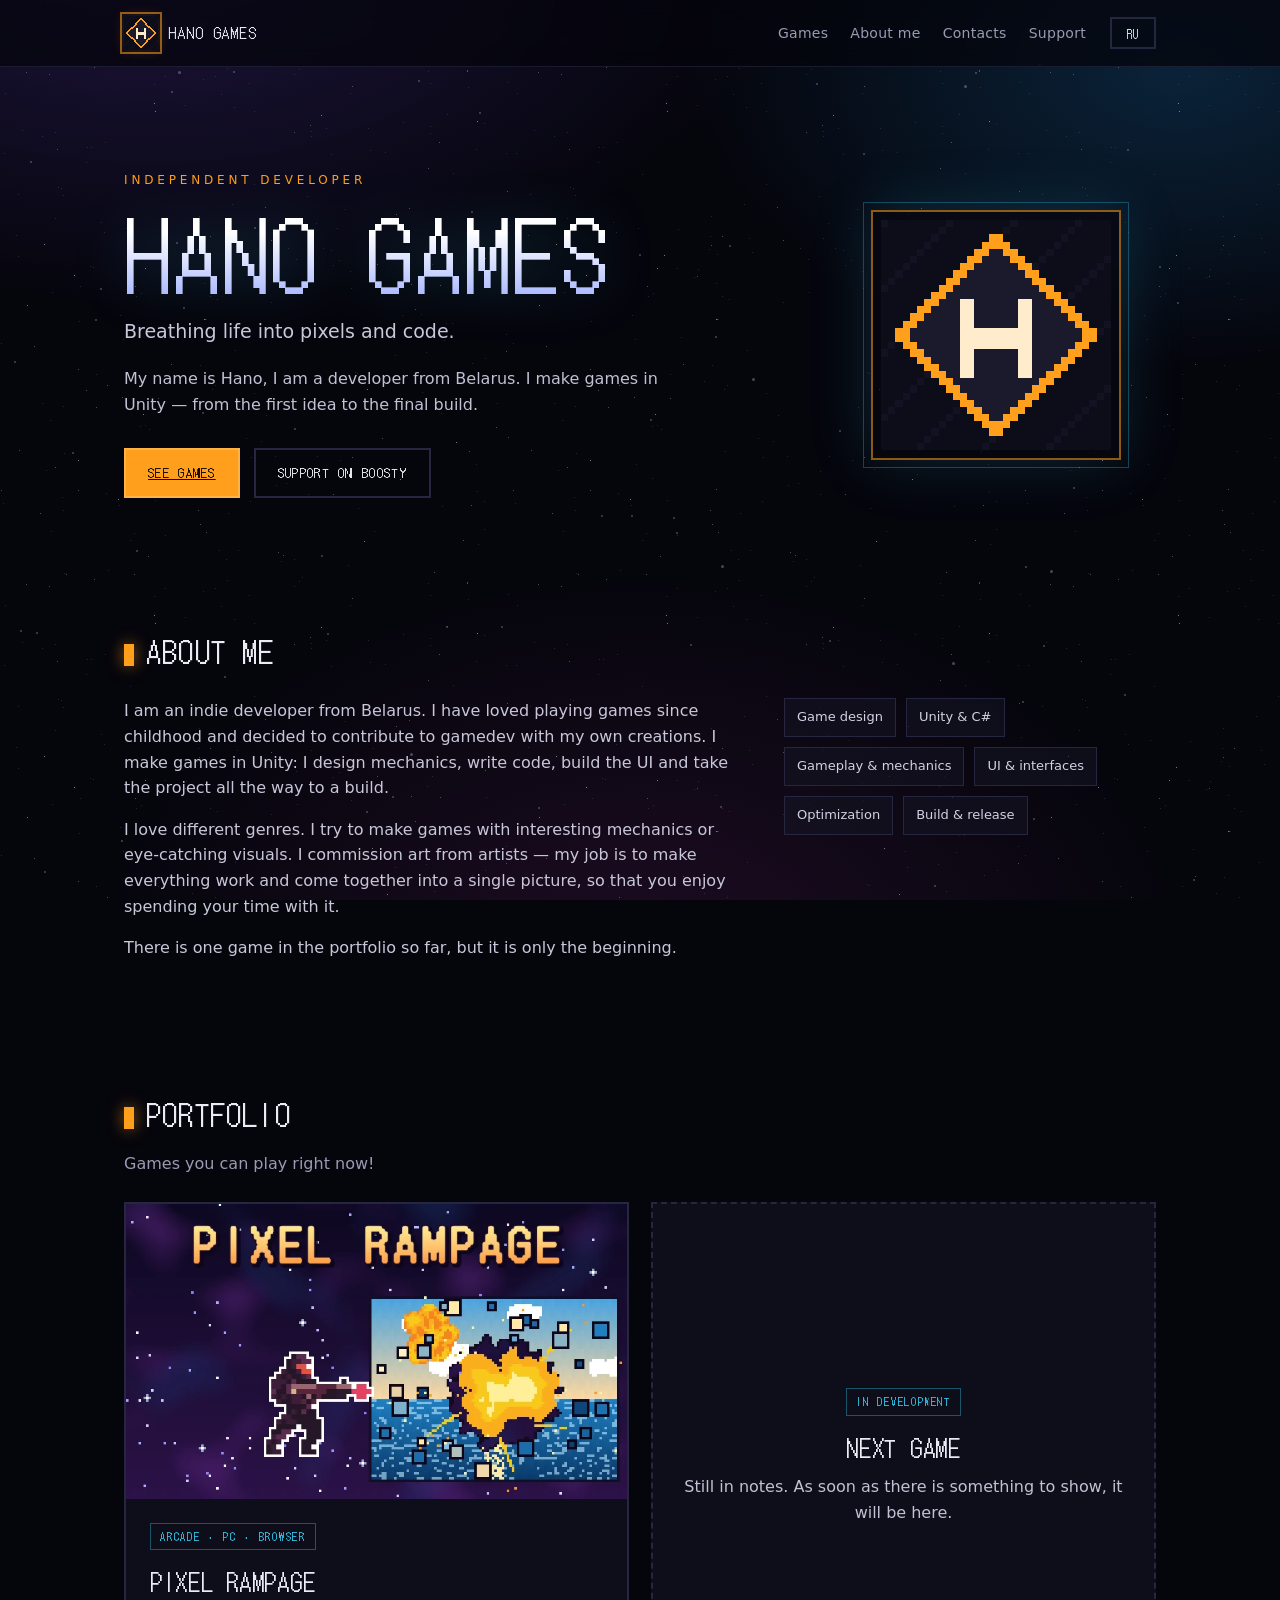
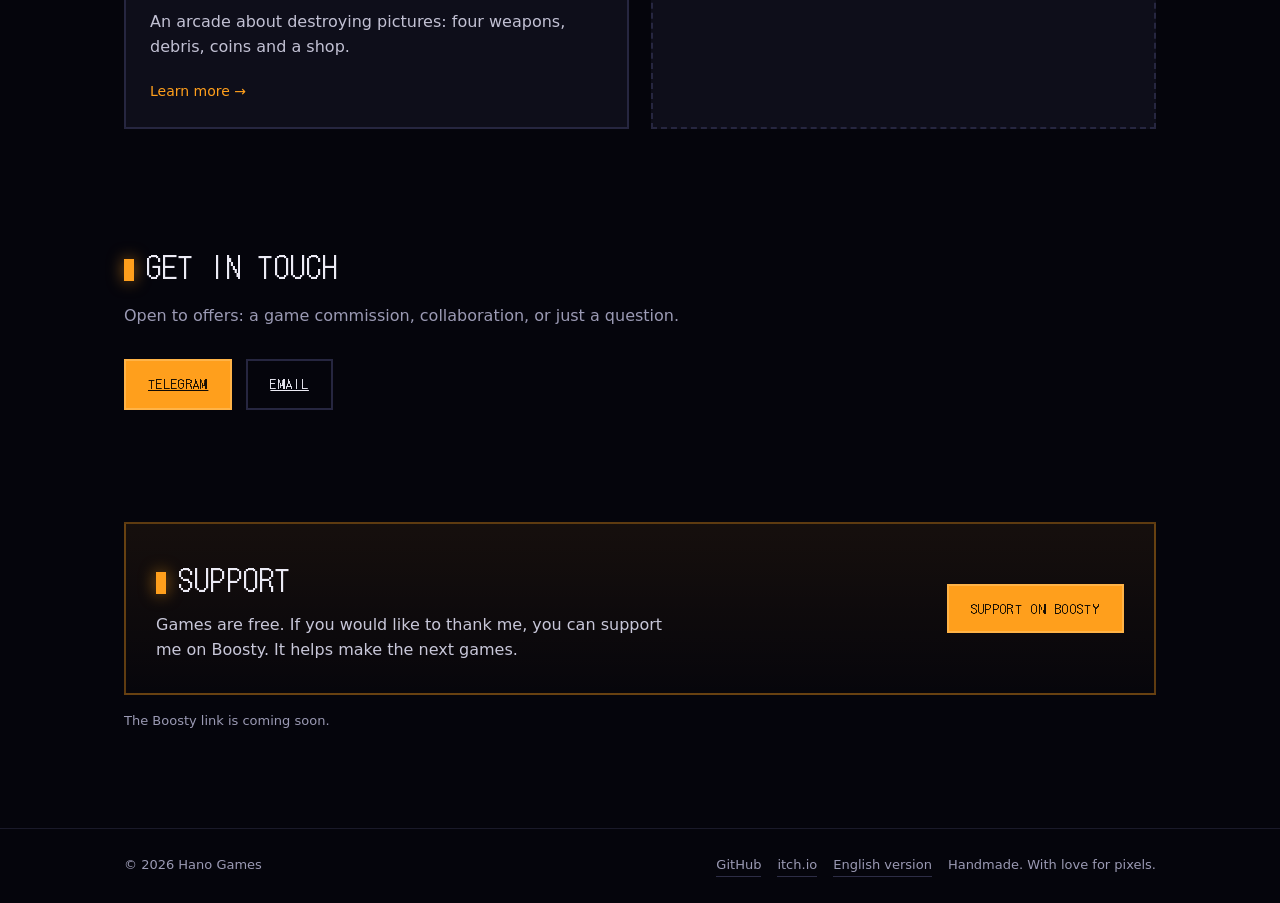
==== index.html @ 15dbd31a "Add itch.io links to game page and footer" ====
<!DOCTYPE html>
<html lang="ru">
<head>
<meta charset="utf-8">
<meta name="viewport" content="width=device-width, initial-scale=1">
<title>Hano Games — независимый разработчик</title>
<meta name="description" content="Hano Games — независимый разработчик игр из Беларуси. Вдыхаю жизнь в пиксели и код: механики, код, интерфейс, сборка. Портфолио: Pixel Rampage и следующие проекты.">
<meta property="og:title" content="Hano Games">
<meta property="og:description" content="Независимый разработчик из Беларуси. Вдыхаю жизнь в пиксели и код.">
<meta property="og:image" content="https://hano-games.netlify.app/img/og-home-ru.png">
<meta property="og:image:alt" content="Вдыхаю жизнь в пиксели и код">
<meta property="og:image:width" content="1200">
<meta property="og:image:height" content="630">
<meta property="og:type" content="website">
<meta property="og:locale" content="ru_RU">
<meta property="og:locale:alternate" content="en_US">
<meta property="og:url" content="https://hano-games.netlify.app/">
<link rel="canonical" href="https://hano-games.netlify.app/">
<link rel="alternate" hreflang="ru" href="https://hano-games.netlify.app/">
<link rel="alternate" hreflang="en" href="https://hano-games.netlify.app/en/">
<link rel="alternate" hreflang="x-default" href="https://hano-games.netlify.app/">
<link rel="icon" href="img/favicon-32.png" sizes="32x32">
<link rel="apple-touch-icon" href="img/apple-touch-icon.png">
<link rel="preload" href="fonts/dotgothic.woff2" as="font" type="font/woff2" crossorigin>
<link rel="stylesheet" href="css/style.css">

<!-- Yandex.Metrika counter -->
<script type="text/javascript">
    (function(m,e,t,r,i,k,a){
        m[i]=m[i]||function(){(m[i].a=m[i].a||[]).push(arguments)};
        m[i].l=1*new Date();
        for (var j = 0; j < document.scripts.length; j++) {if (document.scripts[j].src === r) { return; }}
        k=e.createElement(t),a=e.getElementsByTagName(t)[0],k.async=1,k.src=r,a.parentNode.insertBefore(k,a)
    })(window, document,'script','https://mc.yandex.ru/metrika/tag.js?id=114110153', 'ym');

    ym(114110153, 'init', {ssr:true, webvisor:true, clickmap:true, ecommerce:"dataLayer", referrer: document.referrer, url: location.href, accurateTrackBounce:true, trackLinks:true});
</script>
<noscript><div><img src="https://mc.yandex.ru/watch/114110153" style="position:absolute; left:-9999px;" alt="" /></div></noscript>
<!-- /Yandex.Metrika counter -->
</head>
<body data-page="home">
<div id="starfield" aria-hidden="true"></div>

<header class="top">
  <div class="wrap top-inner">
    <a class="logo" href="index.html">
      <img src="img/logo.png" alt="" width="34" height="34">
      <span>Hano Games</span>
    </a>
    <nav class="nav">
      <a href="#portfolio" data-i18n="nav.games">Игры</a>
      <a href="#about" data-i18n="nav.about">Обо мне</a>
      <a href="#contact" id="nav-contact" data-i18n="nav.contact">Контакты</a>
      <a href="#support" data-i18n="nav.support">Поддержать</a>
    </nav>
    <button class="lang" id="lang" type="button" aria-label="Switch language">EN</button>
  </div>
</header>

<main>
  <section class="hero">
    <div class="wrap hero-grid">
      <div>
        <p class="kicker" data-i18n="hero.kicker">Независимый разработчик</p>
        <h1 data-i18n="hero.title">Hano Games</h1>
        <p class="tagline" data-i18n="hero.tagline">Вдыхаю жизнь в пиксели и код.</p>
        <p class="bio" data-i18n="hero.bio">Меня зовут Hano, я разработчик из Беларуси. Разрабатываю игры на Unity — от первой идеи до финальной сборки.</p>
        <div class="actions">
          <a class="btn primary" href="#portfolio" data-i18n="btn.games">Смотреть игры</a>
          <button class="btn ghost" type="button" data-action="support" data-i18n="btn.support">Поддержать на Boosty</button>
        </div>
      </div>
      <div class="hero-art">
        <img src="img/logo.png" alt="Hano Games" width="240" height="240">
      </div>
    </div>
  </section>

  <section class="section" id="about">
    <div class="wrap">
      <h2 data-i18n="about.title">Обо мне</h2>
      <div class="about-grid">
        <div class="about">
          <p data-i18n="about.text1">Я инди-разработчик из Беларуси. С детства любил играть в игры и решил пополнить геймдев своими творениями. Создаю игры на движке Unity: придумываю механики, пишу код, собираю интерфейс и довожу проект до сборки.</p>
          <p data-i18n="about.text2">Люблю разные жанры игр. Стараюсь делать игры с интересной механикой или цепляющим визуалом. Арт для проектов заказываю у художников — сам отвечаю за то, чтобы всё работало и складывалось в единую картину, чтобы вам было интересно скоротать время.</p>
          <p data-i18n="about.text3">Пока в портфолио одна игра, но это только начало.</p>
        </div>
        <ul class="skills">
          <li data-i18n="skills.gamedesign">Game design</li>
          <li data-i18n="skills.unity">Unity и C#</li>
          <li data-i18n="skills.gameplay">Геймплей и механики</li>
          <li data-i18n="skills.ui">UI и интерфейсы</li>
          <li data-i18n="skills.optimization">Оптимизация</li>
          <li data-i18n="skills.release">Сборка и релиз</li>
        </ul>
      </div>
    </div>
  </section>

  <section class="section" id="portfolio">
    <div class="wrap">
      <h2 data-i18n="portfolio.title">Портфолио</h2>
      <p class="sub" data-i18n="portfolio.sub">Игры, которые можно поиграть прямо сейчас!</p>

      <div class="portfolio">
        <a class="game-card" href="game.html">
          <div class="game-card-art">
            <img src="img/cover-800x470_en.webp" alt="Pixel Rampage">
          </div>
          <div class="game-card-body">
            <span class="tag" data-i18n="game.tag">Аркада · ПК · Браузер</span>
            <h3>Pixel Rampage</h3>
            <p data-i18n="game.short">Аркада про разрушение картинок: четыре оружия, осколки, монеты и магазин.</p>
            <span class="more" data-i18n="game.open">Подробнее →</span>
          </div>
        </a>

        <div class="game-card soon-card">
          <div class="soon-inner">
            <span class="tag" data-i18n="portfolio.soon.tag">В разработке</span>
            <h3 data-i18n="portfolio.soon.title">Следующая игра</h3>
            <p data-i18n="portfolio.soon.text">Пока в заметках. Как только появится что показать — будет здесь.</p>
          </div>
        </div>
      </div>
    </div>
  </section>

  <section class="section" id="contact">
    <div class="wrap">
      <h2 data-i18n="contact.title">Связаться</h2>
      <p class="sub" data-i18n="contact.sub">Открыт к предложениям: заказ игры, коллаборация или просто вопрос.</p>
      <div class="actions">
        <a class="btn primary" id="contact-telegram" href="#" hidden data-i18n="contact.telegram">Telegram</a>
        <a class="btn ghost" id="contact-email" href="#" hidden data-i18n="contact.email">Почта</a>
        <a class="btn ghost" id="contact-vk" href="#" hidden data-i18n="contact.vk">VK</a>
      </div>
    </div>
  </section>

  <section class="section" id="support">
    <div class="wrap">
      <div class="support-panel">
        <div>
          <h2 data-i18n="support.title">Поддержать</h2>
          <p data-i18n="support.text">Игры бесплатные. Если хочется отблагодарить меня — можно поддержать на Boosty. Это помогает делать следующие игры.</p>
        </div>
        <button class="btn primary" type="button" data-action="support" data-i18n="btn.support">Поддержать на Boosty</button>
      </div>
      <p class="note" data-i18n="support.note">Ссылка на Boosty скоро появится.</p>
    </div>
  </section>
</main>

<footer class="foot">
  <div class="wrap foot-inner">
    <span>© 2026 Hano Games</span>
    <span class="foot-links">
      <a href="https://github.com/HanoSoullsGames/pixel-rampage" target="_blank" rel="noopener">GitHub</a>
      <a href="https://hanosoulls.itch.io/pixel-rampage" target="_blank" rel="noopener">itch.io</a>
      <a href="en/index.html" hreflang="en">English version</a>
      <span data-i18n="footer.made">Сделано вручную. С любовью к пикселям.</span>
    </span>
  </div>
</footer>

<div class="toast" id="toast" role="status" aria-live="polite"></div>

<script src="js/main.js"></script>
</body>
</html>
---- css/style.css ----
/* ---------- Fonts ---------- */
@font-face {
  font-family: 'DotGothic';
  src: url('../fonts/dotgothic.woff2') format('woff2');
  font-display: swap;
  font-weight: 400;
}

/* ---------- Base ---------- */
:root {
  --bg: #05050c;
  --panel: rgba(17, 17, 30, 0.86);
  --line: #262640;
  --ink: #ecebf5;
  --dim: #9b9ab4;
  --accent: #ff9f1c;
  --accent2: #38d6ff;
  --max: 1080px;
}

* { box-sizing: border-box; }

[hidden] { display: none !important; }

.notfound {
  min-height: 60vh;
  padding: 80px 24px 40px;
  text-align: center;
}

.notfound h1 {
  margin: 8px 0 12px;
  font-size: clamp(28px, 5vw, 44px);
}

.notfound .sub {
  color: var(--dim);
  margin: 0 0 26px;
}

.notfound .actions {
  justify-content: center;
}

html { background: var(--bg); scroll-behavior: smooth; }

body {
  margin: 0;
  min-height: 100vh;
  color: var(--ink);
  font-family: 'Segoe UI', system-ui, -apple-system, 'Helvetica Neue', Arial, sans-serif;
  font-size: 16px;
  line-height: 1.6;
  background:
    radial-gradient(900px 500px at 12% -5%, rgba(60, 40, 120, 0.45), transparent 70%),
    radial-gradient(700px 420px at 92% 8%, rgba(20, 90, 140, 0.35), transparent 70%),
    radial-gradient(800px 600px at 50% 110%, rgba(90, 30, 90, 0.3), transparent 70%),
    var(--bg);
  background-attachment: fixed;
}

/* звёзды: статичная плотная сетка, мерцание — отдельными точками */
body::before {
  content: "";
  position: fixed;
  inset: 0;
  background: url('../img/stars.png') repeat;
  opacity: 0.5;
  pointer-events: none;
  z-index: 0;
}

#starfield {
  position: fixed;
  inset: 0;
  overflow: hidden;
  pointer-events: none;
  z-index: 1;
}

.star {
  position: absolute;
  border-radius: 50%;
  background: #dbe4ff;
  opacity: 0.3;
  animation: twinkle var(--dur, 12s) ease-in-out var(--delay, 0s) infinite;
}

@keyframes twinkle {
  0%, 100% { opacity: 0.1; transform: scale(0.85); }
  50% { opacity: 0.85; transform: scale(1.08); }
}

.meteor {
  position: absolute;
  width: 180px;
  height: 2px;
  border-radius: 2px;
  background: linear-gradient(90deg, rgba(190, 220, 255, 0) 0%, rgba(190, 220, 255, 0.75) 70%, #ffffff 100%);
  opacity: 0;
  transform: rotate(135deg);
  will-change: transform, opacity;
}

.meteor.go { animation: meteorFly 1.6s ease-out forwards; }

@keyframes meteorFly {
  0% { opacity: 0; transform: translate3d(0, 0, 0) rotate(135deg); }
  12% { opacity: 0.9; }
  100% { opacity: 0; transform: translate3d(-55vw, 55vh, 0) rotate(135deg); }
}

header, main, footer { position: relative; z-index: 2; }

.wrap {
  width: 100%;
  max-width: var(--max);
  margin: 0 auto;
  padding: 0 24px;
}

a { color: var(--accent2); }

h1, h2, h3, .logo span, .btn, .tag, .lang {
  font-family: 'DotGothic', ui-monospace, 'Cascadia Mono', monospace;
  font-weight: 400;
}

h2 {
  position: relative;
  margin: 0 0 24px;
  font-size: 30px;
  letter-spacing: 0.04em;
  text-transform: uppercase;
}

h2::before {
  content: "";
  display: inline-block;
  width: 10px;
  height: 22px;
  margin-right: 12px;
  background: var(--accent);
  vertical-align: -3px;
  box-shadow: 0 0 16px rgba(255, 159, 28, 0.6);
}

/* ---------- Header ---------- */
.top {
  position: sticky;
  top: 0;
  z-index: 10;
  background: rgba(5, 5, 12, 0.72);
  border-bottom: 1px solid rgba(120, 120, 180, 0.18);
  backdrop-filter: blur(10px);
}

.top-inner {
  display: flex;
  align-items: center;
  gap: 24px;
  height: 66px;
}

.logo {
  display: flex;
  align-items: center;
  gap: 10px;
  color: var(--ink);
  text-decoration: none;
  letter-spacing: 0.06em;
  text-transform: uppercase;
  font-size: 15px;
}

.logo img {
  image-rendering: pixelated;
  outline: 2px solid rgba(255, 159, 28, 0.55);
  outline-offset: 2px;
  box-shadow: 0 0 14px rgba(255, 159, 28, 0.18);
}

.nav {
  display: flex;
  gap: 22px;
  margin-left: auto;
}

.nav a {
  color: var(--dim);
  text-decoration: none;
  font-size: 14px;
  letter-spacing: 0.02em;
}

.nav a:hover { color: var(--ink); }

.lang {
  width: 46px;
  height: 32px;
  border: 2px solid var(--line);
  background: transparent;
  color: var(--ink);
  font-size: 12px;
  letter-spacing: 0.08em;
  cursor: pointer;
}

.lang:hover { border-color: var(--accent2); color: var(--accent2); }

/* ---------- Hero ---------- */
.hero { padding: 104px 0 72px; }

.kicker {
  margin: 0 0 14px;
  color: var(--accent);
  font-size: 12px;
  letter-spacing: 0.32em;
  text-transform: uppercase;
}

.hero h1 {
  margin: 0;
  font-size: clamp(44px, 9vw, 92px);
  line-height: 1.02;
  letter-spacing: 0.02em;
  text-transform: uppercase;
  background: linear-gradient(180deg, #ffffff 30%, #a9b8ff 100%);
  -webkit-background-clip: text;
  background-clip: text;
  color: transparent;
  filter: drop-shadow(0 0 26px rgba(56, 214, 255, 0.22));
}

.tagline {
  max-width: 34ch;
  margin: 18px 0 0;
  font-size: 19px;
  color: #c9c8da;
}

.actions {
  display: flex;
  flex-wrap: wrap;
  gap: 14px;
  margin-top: 30px;
}

.note {
  margin: 16px 0 0;
  color: var(--dim);
  font-size: 13px;
}

/* ---------- Buttons ---------- */
.btn {
  display: inline-flex;
  align-items: center;
  justify-content: center;
  padding: 13px 22px;
  border: 2px solid var(--line);
  background: transparent;
  color: var(--ink);
  font-size: 13px;
  letter-spacing: 0.1em;
  text-transform: uppercase;
  cursor: pointer;
  transition: transform 0.12s ease, box-shadow 0.12s ease, border-color 0.12s ease, background 0.12s ease;
}

.btn:hover { transform: translateY(-2px); }
.btn:active { transform: translateY(0); }

.btn.primary {
  background: var(--accent);
  border-color: #ffb347;
  color: #120c04;
  box-shadow: 0 0 0 rgba(255, 159, 28, 0);
}

.btn.primary:hover { box-shadow: 0 10px 26px rgba(255, 159, 28, 0.28); }

.btn.ghost:hover {
  border-color: var(--accent2);
  color: #ffffff;
  box-shadow: 0 10px 26px rgba(56, 214, 255, 0.18);
}

/* ---------- Sections ---------- */
.section { padding: 56px 0; }

.sub {
  margin: -10px 0 26px;
  color: var(--dim);
}

/* ---------- Hero layout ---------- */
.hero-grid {
  display: grid;
  grid-template-columns: 1.35fr 0.65fr;
  gap: 48px;
  align-items: center;
}

.hero-art { display: flex; justify-content: center; }

.hero-art img {
  width: 100%;
  max-width: 250px;
  height: auto;
  image-rendering: pixelated;
  padding: 8px;
  background: rgba(8, 8, 16, 0.7);
  border: 2px solid rgba(255, 159, 28, 0.55);
  outline: 1px solid rgba(56, 214, 255, 0.28);
  outline-offset: 7px;
  box-shadow: 0 0 60px rgba(56, 214, 255, 0.16);
}

.bio {
  max-width: 54ch;
  margin: 20px 0 0;
  color: #c2c1d4;
}

/* ---------- About ---------- */
.about-grid {
  display: grid;
  grid-template-columns: 1.25fr 0.75fr;
  gap: 40px;
  align-items: start;
}

.skills {
  display: flex;
  flex-wrap: wrap;
  gap: 10px;
  margin: 0;
  padding: 0;
  list-style: none;
}

.skills li {
  padding: 8px 12px;
  border: 1px solid var(--line);
  background: rgba(20, 20, 36, 0.6);
  color: #d3d2e2;
  font-size: 13px;
}

/* ---------- Portfolio ---------- */
.portfolio {
  display: grid;
  grid-template-columns: repeat(auto-fit, minmax(300px, 1fr));
  align-items: stretch;
  gap: 22px;
}

.game-card {
  display: flex;
  flex-direction: column;
  height: 100%;
  background: var(--panel);
  border: 2px solid var(--line);
  color: inherit;
  text-decoration: none;
  transition: border-color 0.15s ease, transform 0.15s ease, box-shadow 0.15s ease;
}

.game-card:hover {
  border-color: rgba(255, 159, 28, 0.7);
  transform: translateY(-3px);
  box-shadow: 0 18px 50px rgba(0, 0, 0, 0.45);
}

.game-card-art { overflow: hidden; aspect-ratio: 800 / 470; }

.game-card-art img {
  width: 100%;
  height: 100%;
  object-fit: cover;
  display: block;
}

.game-card-body { padding: 24px; }

.game-card h3 {
  margin: 12px 0 8px;
  font-size: 24px;
  letter-spacing: 0.03em;
  text-transform: uppercase;
}

.soon-card {
  justify-content: center;
  align-items: center;
  text-align: center;
  border-style: dashed;
  color: var(--dim);
  min-height: 300px;
}

.soon-inner { padding: 28px; }
.soon-card h3 { color: var(--ink); }

.game-card p { margin: 0 0 18px; color: #c2c1d4; }

.tag {
  display: inline-block;
  padding: 4px 9px;
  border: 1px solid rgba(56, 214, 255, 0.35);
  color: var(--accent2);
  font-size: 11px;
  letter-spacing: 0.16em;
  text-transform: uppercase;
}

.more { color: var(--accent); font-size: 14px; }

/* ---------- About ---------- */
.about { max-width: 72ch; }
.about p { margin: 0 0 16px; color: #c8c7d9; }

/* ---------- Support ---------- */
.support-panel {
  display: flex;
  flex-wrap: wrap;
  align-items: center;
  justify-content: space-between;
  gap: 24px;
  padding: 30px;
  border: 2px solid rgba(255, 159, 28, 0.35);
  background: linear-gradient(180deg, rgba(255, 159, 28, 0.07), rgba(255, 159, 28, 0.01));
}

.support-panel h2 { margin-bottom: 10px; }
.support-panel p { margin: 0; color: #c8c7d9; max-width: 52ch; }

/* ---------- Footer ---------- */
.foot {
  margin-top: 40px;
  border-top: 1px solid rgba(120, 120, 180, 0.18);
}

.foot-inner {
  display: flex;
  flex-wrap: wrap;
  justify-content: space-between;
  gap: 10px;
  padding: 26px 24px;
  color: var(--dim);
  font-size: 13px;
}

.foot-links {
  display: inline-flex;
  flex-wrap: wrap;
  align-items: center;
  gap: 16px;
}

.foot a {
  color: var(--dim);
  text-decoration: none;
  border-bottom: 1px solid rgba(120, 120, 180, 0.35);
}

.foot a:hover {
  color: var(--accent2);
  border-bottom-color: var(--accent2);
}

/* ---------- Game page ---------- */
.game-page { padding-top: 40px; }

.back {
  color: var(--dim);
  text-decoration: none;
  font-size: 14px;
}

.back:hover { color: var(--accent2); }

.game-head { margin-top: 18px; }

.game-head h1 {
  margin: 14px 0 0;
  font-size: clamp(36px, 6vw, 62px);
  text-transform: uppercase;
  letter-spacing: 0.02em;
}

.lead {
  max-width: 68ch;
  margin: 16px 0 0;
  font-size: 18px;
  color: #c9c8da;
}

.shot-main {
  margin: 34px 0 0;
  border: 2px solid var(--line);
  line-height: 0;
}

.shot-main img, .gallery img {
  width: 100%;
  display: block;
}

/* трейлер */
.video-block { margin: 30px 0 0; }

.video-frame {
  position: relative;
  border: 2px solid var(--line);
  background: #000;
  aspect-ratio: 16 / 9;
  line-height: 0;
  transition: border-color 0.15s ease, box-shadow 0.15s ease;
}

.video-frame:hover {
  border-color: rgba(255, 159, 28, 0.55);
  box-shadow: 0 0 26px rgba(255, 159, 28, 0.12);
}

.video-frame video {
  display: block;
  width: 100%;
  height: 100%;
  object-fit: contain;
  background: #000;
  cursor: pointer;
}

.sound-toggle {
  position: absolute;
  right: 12px;
  bottom: 12px;
  padding: 8px 12px;
  font: inherit;
  font-size: 12px;
  letter-spacing: 0.08em;
  text-transform: uppercase;
  color: var(--ink);
  background: rgba(5, 5, 12, 0.78);
  border: 1px solid rgba(255, 159, 28, 0.5);
  cursor: pointer;
  transition: color 0.15s ease, border-color 0.15s ease, background 0.15s ease;
}

.sound-toggle:hover {
  color: var(--accent);
  border-color: var(--accent);
  background: rgba(5, 5, 12, 0.92);
}

.video-block .note { margin-top: 10px; }

.block { margin-top: 56px; }

.features {
  margin: 0;
  padding: 0;
  columns: 2;
  column-gap: 32px;
}

.features li {
  list-style: none;
  position: relative;
  padding-left: 22px;
  margin: 0 0 12px;
  break-inside: avoid;
  color: #d3d2e2;
}

.features li::before {
  content: "▸";
  position: absolute;
  left: 0;
  color: var(--accent);
}

.gallery {
  display: grid;
  grid-template-columns: repeat(2, 1fr);
  gap: 16px;
}

.gallery img { border: 2px solid var(--line); }

.specs {
  display: grid;
  grid-template-columns: repeat(auto-fit, minmax(230px, 1fr));
  gap: 12px;
  margin: 0;
}

.specs > div {
  border: 2px solid var(--line);
  background: rgba(15, 15, 28, 0.6);
  padding: 14px 16px;
}

.specs dt {
  font-size: 11px;
  letter-spacing: 0.16em;
  text-transform: uppercase;
  color: var(--dim);
}

.specs dd { margin: 6px 0 0; font-size: 16px; }

/* ---------- Toast ---------- */
.toast {
  position: fixed;
  left: 50%;
  bottom: 28px;
  z-index: 50;
  padding: 12px 20px;
  background: #14142a;
  border: 2px solid var(--line);
  font-family: 'DotGothic', ui-monospace, monospace;
  font-size: 13px;
  letter-spacing: 0.04em;
  opacity: 0;
  transform: translate(-50%, 16px);
  pointer-events: none;
  transition: opacity 0.2s ease, transform 0.2s ease;
}

.toast.show { opacity: 1; transform: translate(-50%, 0); }

/* ---------- Motion ---------- */
@media (prefers-reduced-motion: reduce) {
  body::before { animation: none; }
  .btn, .game-card { transition: none; }
}

/* ---------- Responsive ---------- */
@media (max-width: 860px) {
  .nav { display: none; }
  .features { columns: 1; }
  .hero { padding: 72px 0 48px; }
  .gallery { grid-template-columns: 1fr; }
  .hero-grid, .about-grid { grid-template-columns: 1fr; gap: 28px; }
  .hero-art { order: -1; }
  .hero-art img { max-width: 150px; }
}

@media (max-width: 520px) {
  h2 { font-size: 24px; }
  .tagline { font-size: 17px; }
  .actions .btn { width: 100%; }
}
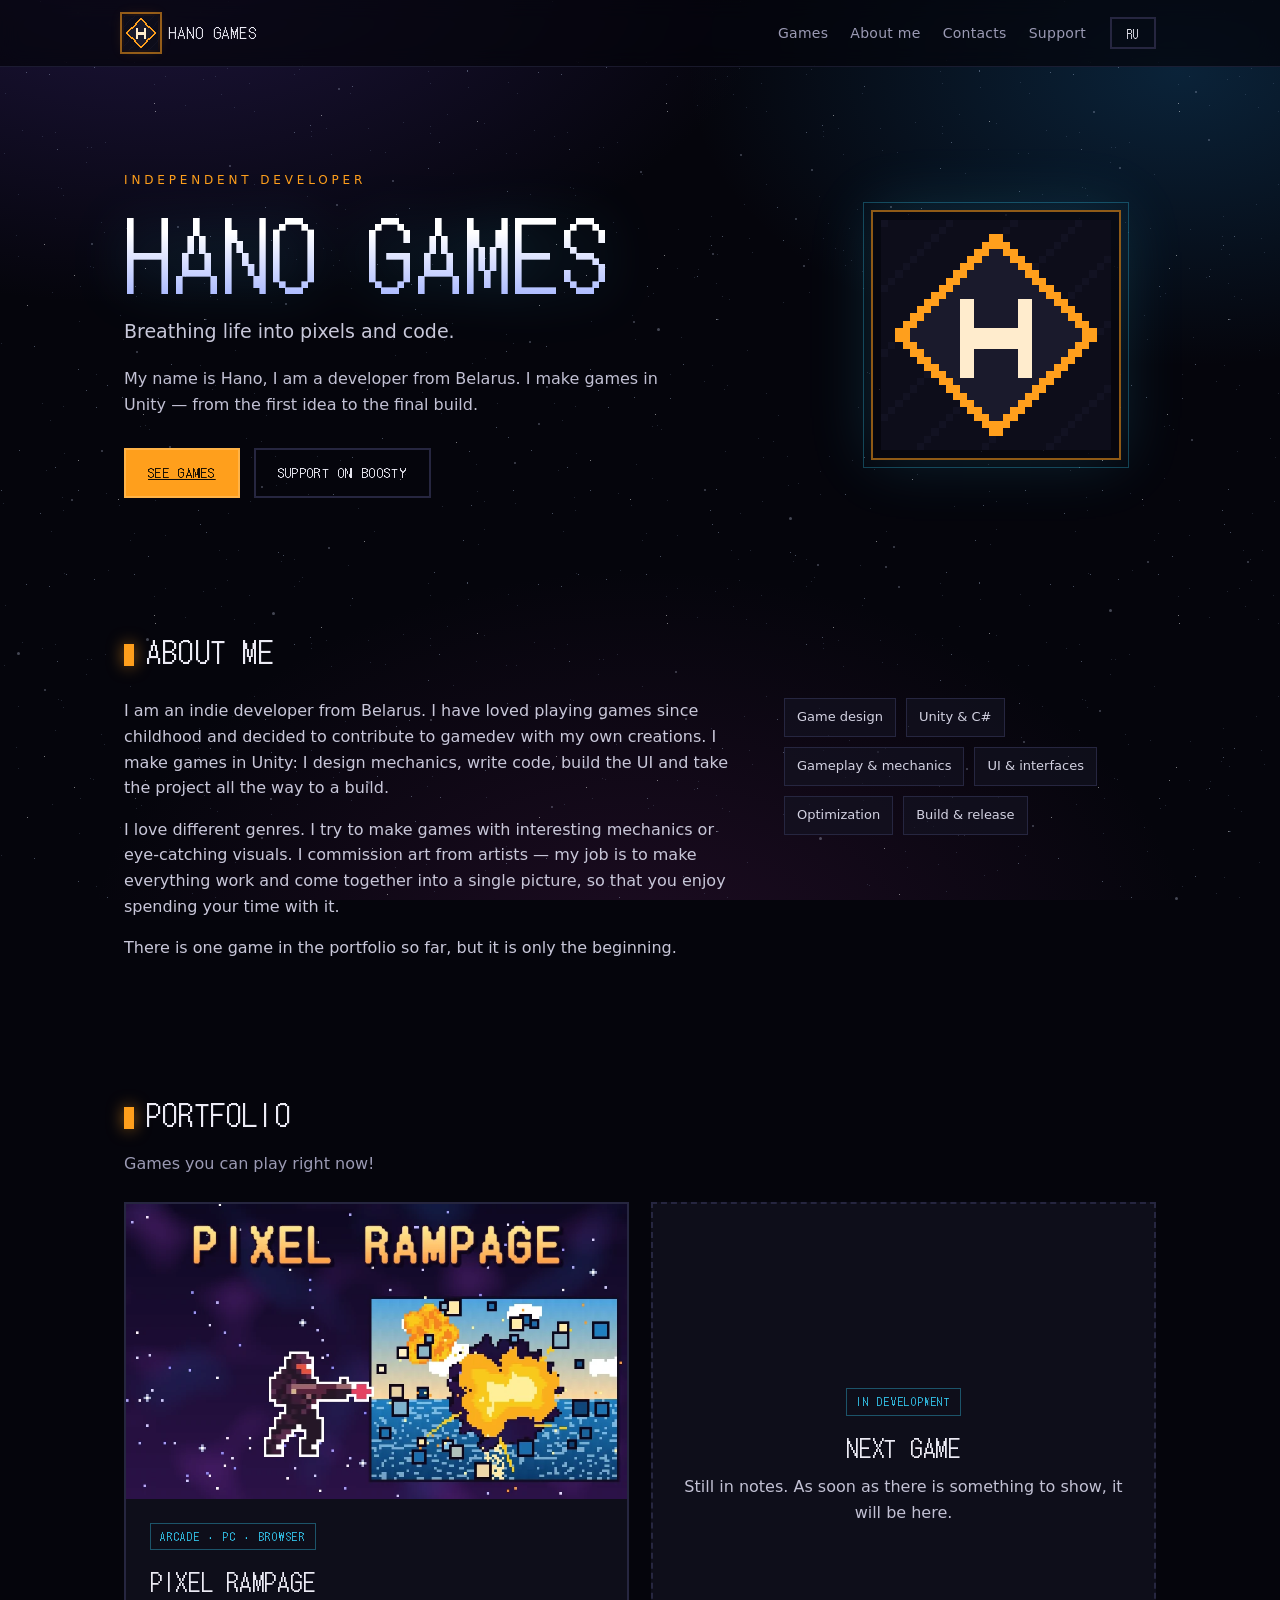
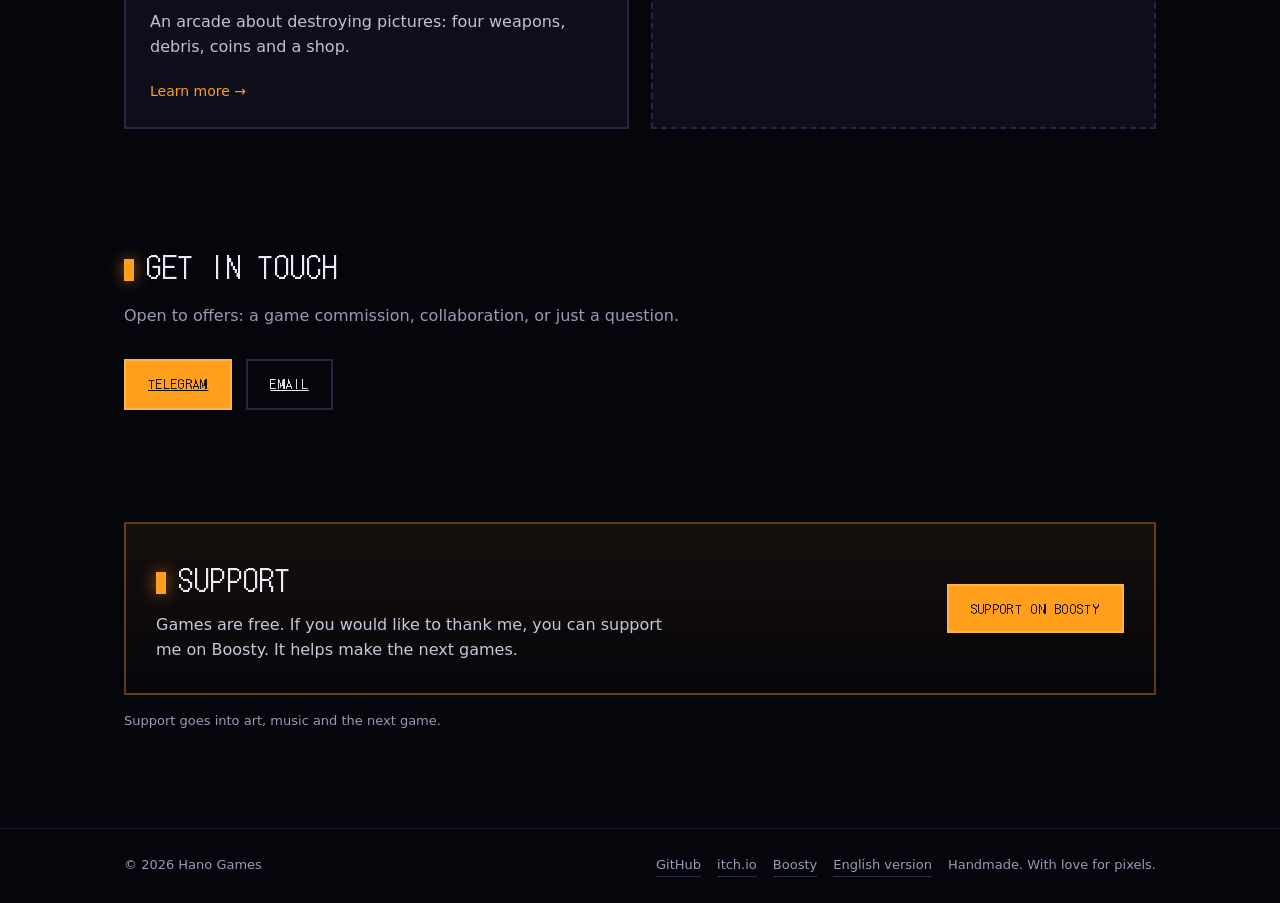
==== commit f93d0d8a: "Connect Boosty support link" ====
--- a/index.html
+++ b/index.html
@@ -158,6 +158,7 @@
     <span class="foot-links">
       <a href="https://github.com/HanoSoullsGames/pixel-rampage" target="_blank" rel="noopener">GitHub</a>
       <a href="https://hanosoulls.itch.io/pixel-rampage" target="_blank" rel="noopener">itch.io</a>
+      <a href="https://boosty.to/hano.games" target="_blank" rel="noopener">Boosty</a>
       <a href="en/index.html" hreflang="en">English version</a>
       <span data-i18n="footer.made">Сделано вручную. С любовью к пикселям.</span>
     </span>
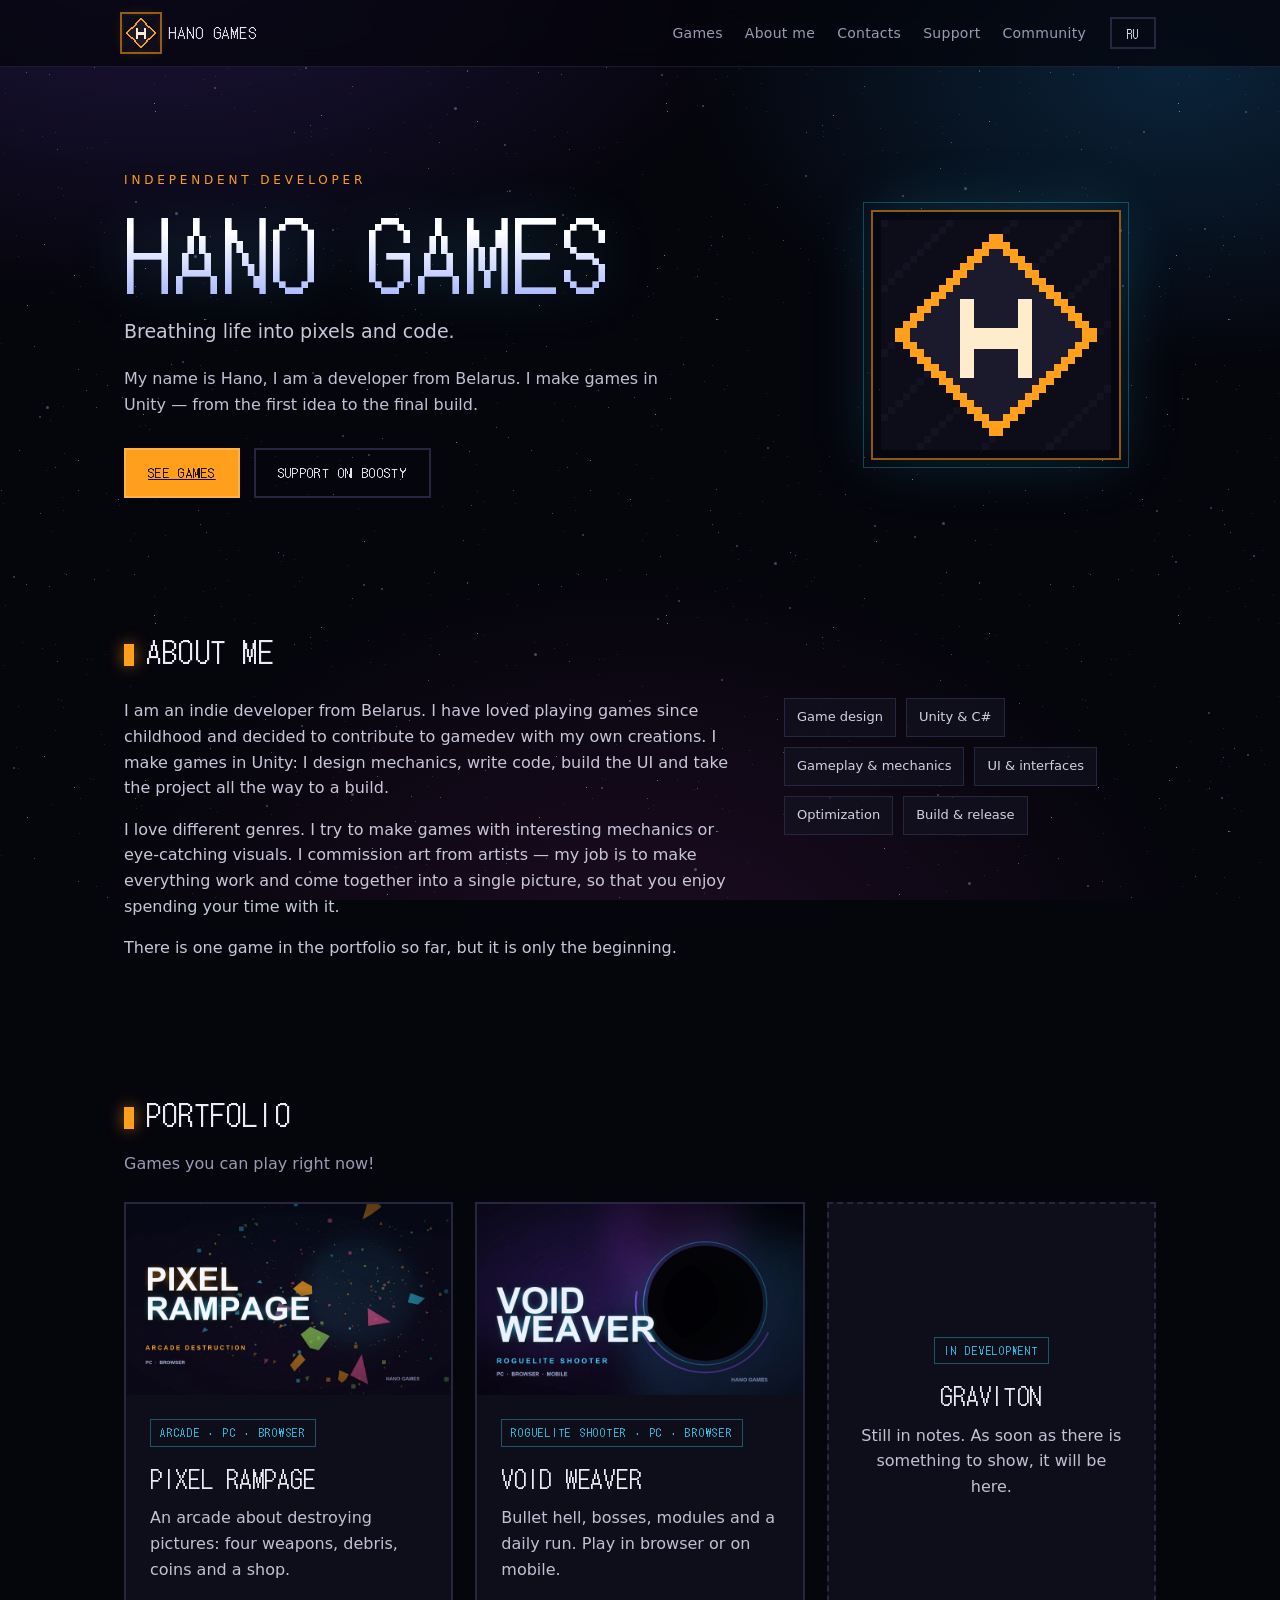
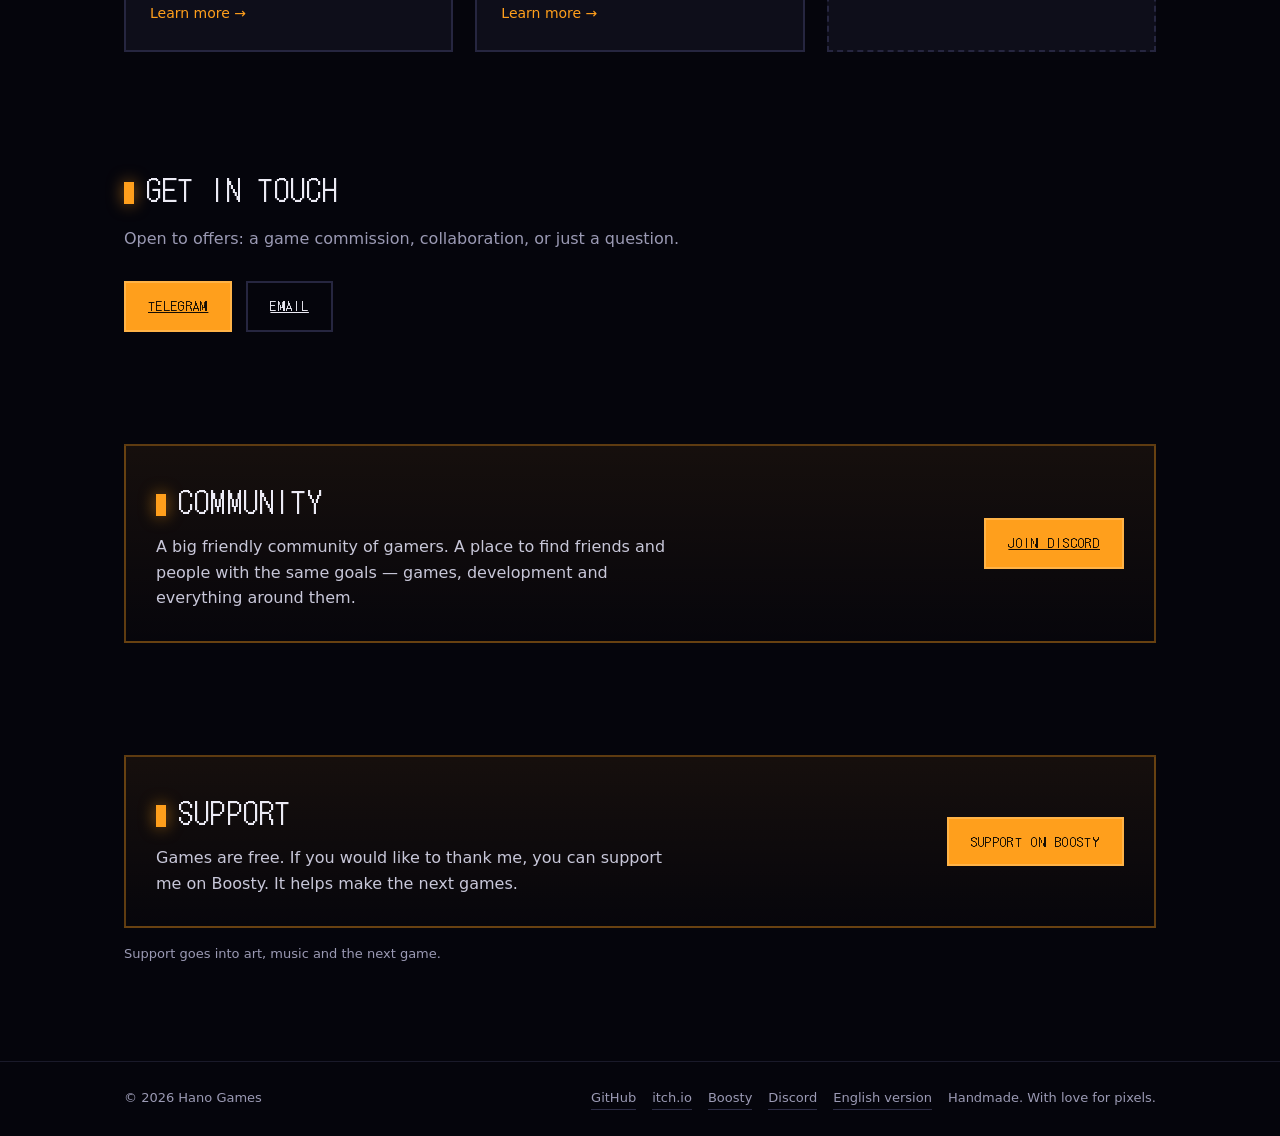
==== commit 6f2e569a: "Add Void Weaver: page, web build, promo art, Discord block" ====
--- a/index.html
+++ b/index.html
@@ -52,6 +52,7 @@
       <a href="#about" data-i18n="nav.about">Обо мне</a>
       <a href="#contact" id="nav-contact" data-i18n="nav.contact">Контакты</a>
       <a href="#support" data-i18n="nav.support">Поддержать</a>
+      <a href="#community" data-i18n="nav.community">Сообщество</a>
     </nav>
     <button class="lang" id="lang" type="button" aria-label="Switch language">EN</button>
   </div>
@@ -105,7 +106,7 @@
       <div class="portfolio">
         <a class="game-card" href="game.html">
           <div class="game-card-art">
-            <img src="img/cover-800x470_en.webp" alt="Pixel Rampage">
+            <img src="img/cover-pixel-800x470.webp" alt="Pixel Rampage">
           </div>
           <div class="game-card-body">
             <span class="tag" data-i18n="game.tag">Аркада · ПК · Браузер</span>
@@ -115,6 +116,17 @@
           </div>
         </a>
 
+        <a class="game-card" href="void-weaver.html">
+          <div class="game-card-art">
+            <img src="img/cover-800x470_vw.webp" alt="Void Weaver" loading="lazy">
+          </div>
+          <div class="game-card-body">
+            <span class="tag" data-i18n="vw.card.tag">Рогалик-шутер · ПК · Браузер</span>
+            <h3>Void Weaver</h3>
+            <p data-i18n="vw.card.short">Град пуль, боссы, модули и ежедневный забег. Играй в браузере или на телефоне.</p>
+            <span class="more" data-i18n="game.open">Подробнее →</span>
+          </div>
+        </a>
         <div class="game-card soon-card">
           <div class="soon-inner">
             <span class="tag" data-i18n="portfolio.soon.tag">В разработке</span>
@@ -134,6 +146,18 @@
         <a class="btn primary" id="contact-telegram" href="#" hidden data-i18n="contact.telegram">Telegram</a>
         <a class="btn ghost" id="contact-email" href="#" hidden data-i18n="contact.email">Почта</a>
         <a class="btn ghost" id="contact-vk" href="#" hidden data-i18n="contact.vk">VK</a>
+      </div>
+    </div>
+  </section>
+
+  <section class="section" id="community">
+    <div class="wrap">
+      <div class="support-panel">
+        <div>
+          <h2 data-i18n="community.title">Сообщество</h2>
+          <p data-i18n="community.text">Большое дружное сообщество геймеров. Здесь можно найти друзей и товарищей с общими целями — по играм, разработке и всему вокруг.</p>
+        </div>
+        <a class="btn primary" href="https://discord.gg/8kCTWJewCb" target="_blank" rel="noopener" data-i18n="community.join">Вступить в Discord</a>
       </div>
     </div>
   </section>
@@ -159,6 +183,7 @@
       <a href="https://github.com/HanoSoullsGames/pixel-rampage" target="_blank" rel="noopener">GitHub</a>
       <a href="https://hanosoulls.itch.io/pixel-rampage" target="_blank" rel="noopener">itch.io</a>
       <a href="https://boosty.to/hano.games" target="_blank" rel="noopener">Boosty</a>
+      <a href="https://discord.gg/8kCTWJewCb" target="_blank" rel="noopener">Discord</a>
       <a href="en/index.html" hreflang="en">English version</a>
       <span data-i18n="footer.made">Сделано вручную. С любовью к пикселям.</span>
     </span>
@@ -167,6 +192,6 @@
 
 <div class="toast" id="toast" role="status" aria-live="polite"></div>
 
-<script src="js/main.js"></script>
+<script src="js/main.js?v=2"></script>
 </body>
 </html>
--- a/css/style.css
+++ b/css/style.css
@@ -435,6 +435,14 @@
 
 .support-panel h2 { margin-bottom: 10px; }
 .support-panel p { margin: 0; color: #c8c7d9; max-width: 52ch; }
+
+/* ---------- Hero-скриншот игры ---------- */
+.hero-shot {
+  display: block;
+  width: 100%;
+  height: auto;
+  border: 1px solid rgba(120, 120, 180, 0.18);
+}
 
 /* ---------- Footer ---------- */
 .foot {
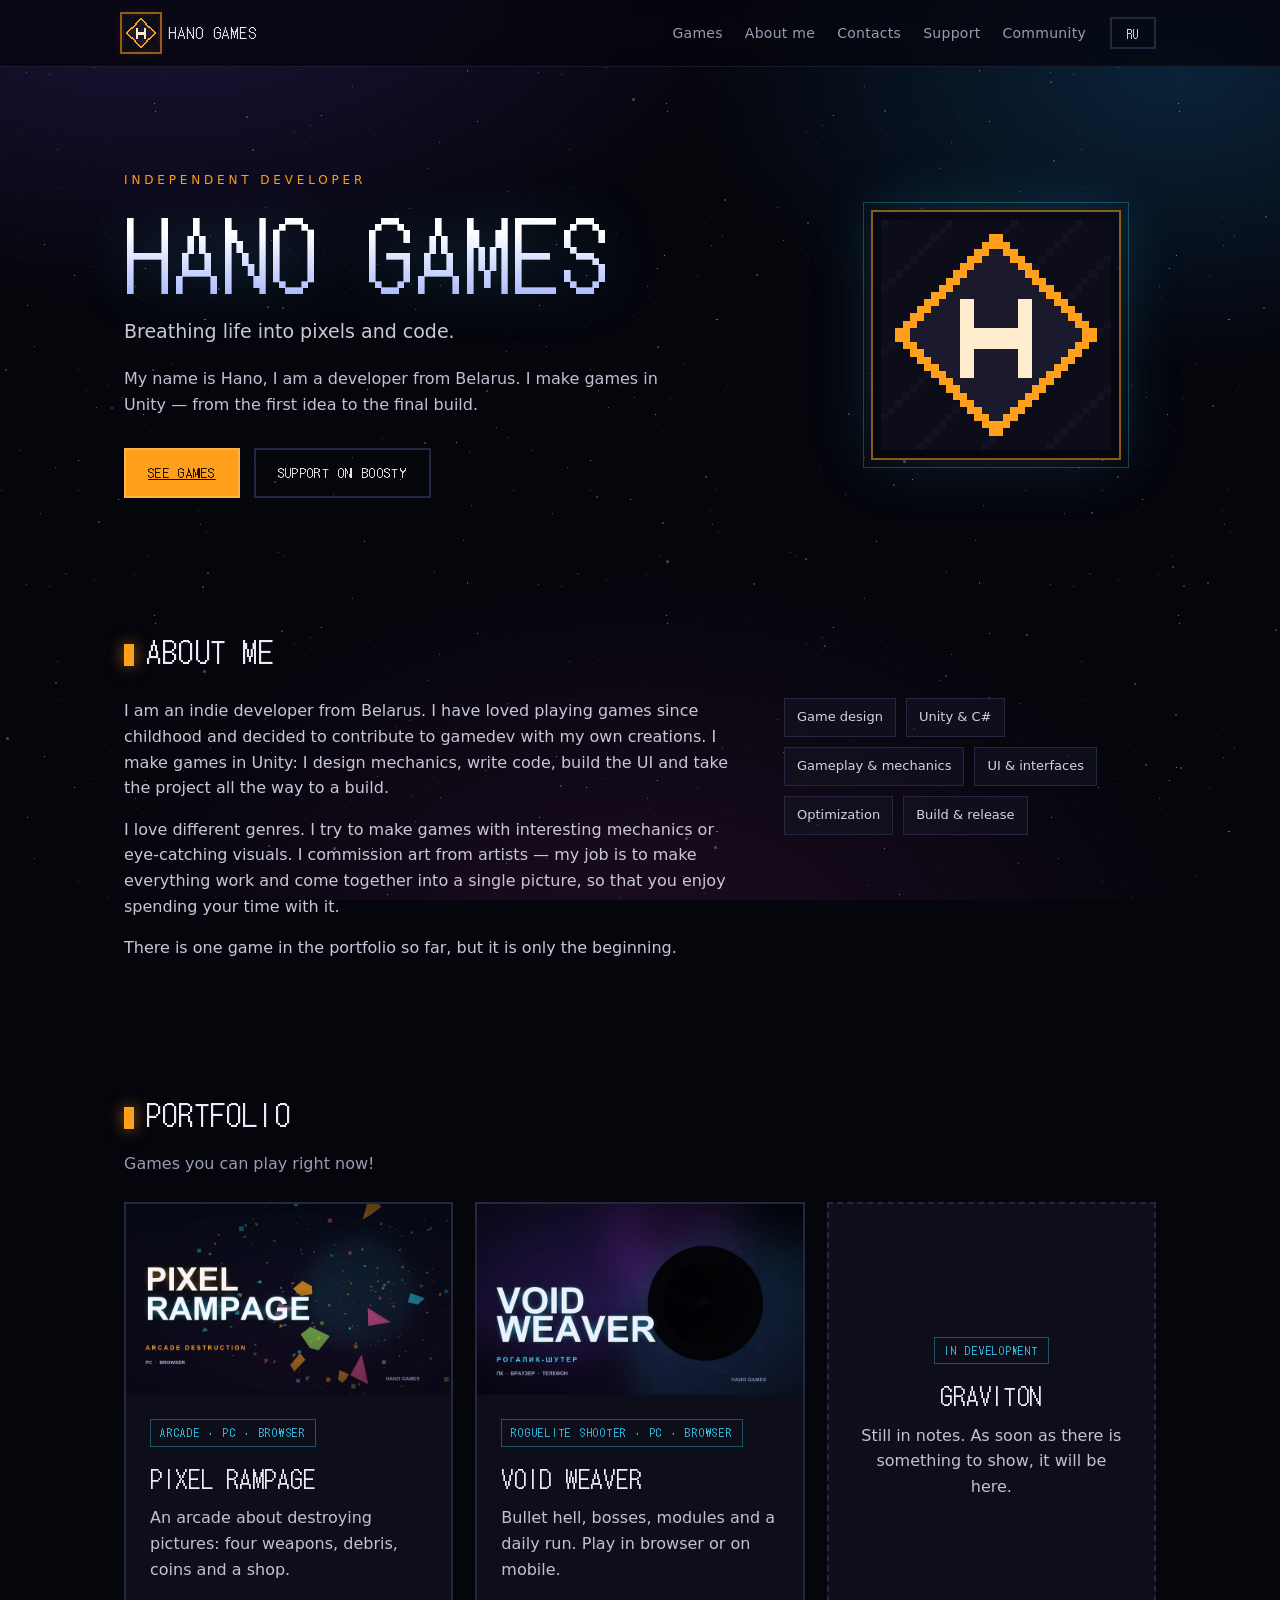
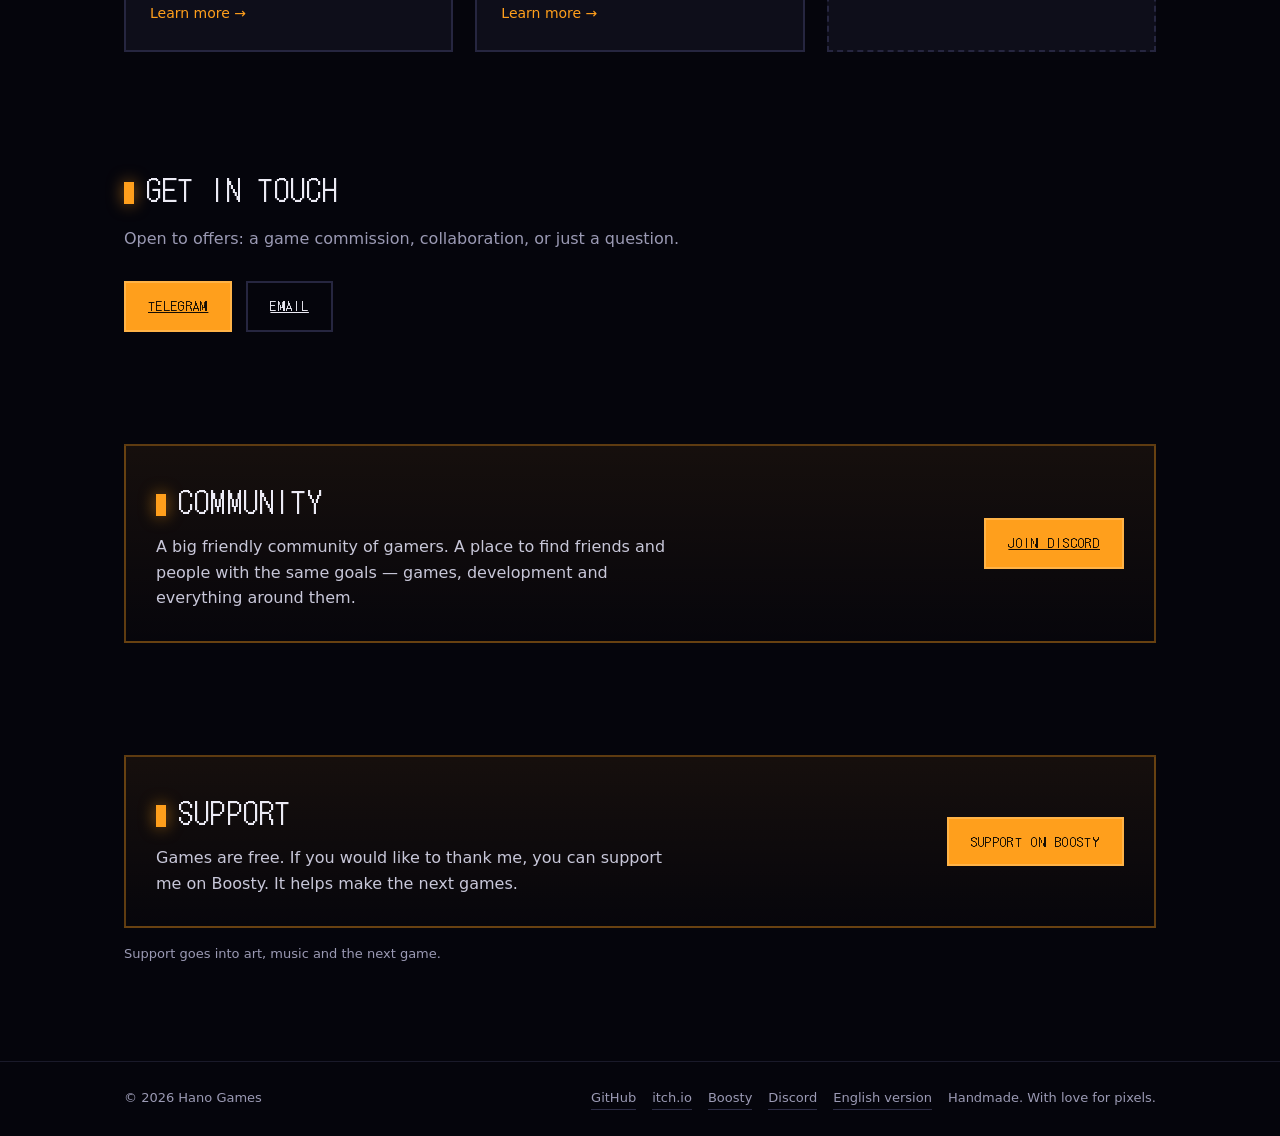
==== commit 5b086e3d: "Localize Void Weaver cover: RU key art, RU og image, language switch" ====
--- a/index.html
+++ b/index.html
@@ -118,7 +118,7 @@
 
         <a class="game-card" href="void-weaver.html">
           <div class="game-card-art">
-            <img src="img/cover-800x470_vw.webp" alt="Void Weaver" loading="lazy">
+            <img src="img/cover-vw-ru-800x470.webp" alt="Void Weaver" loading="lazy">
           </div>
           <div class="game-card-body">
             <span class="tag" data-i18n="vw.card.tag">Рогалик-шутер · ПК · Браузер</span>
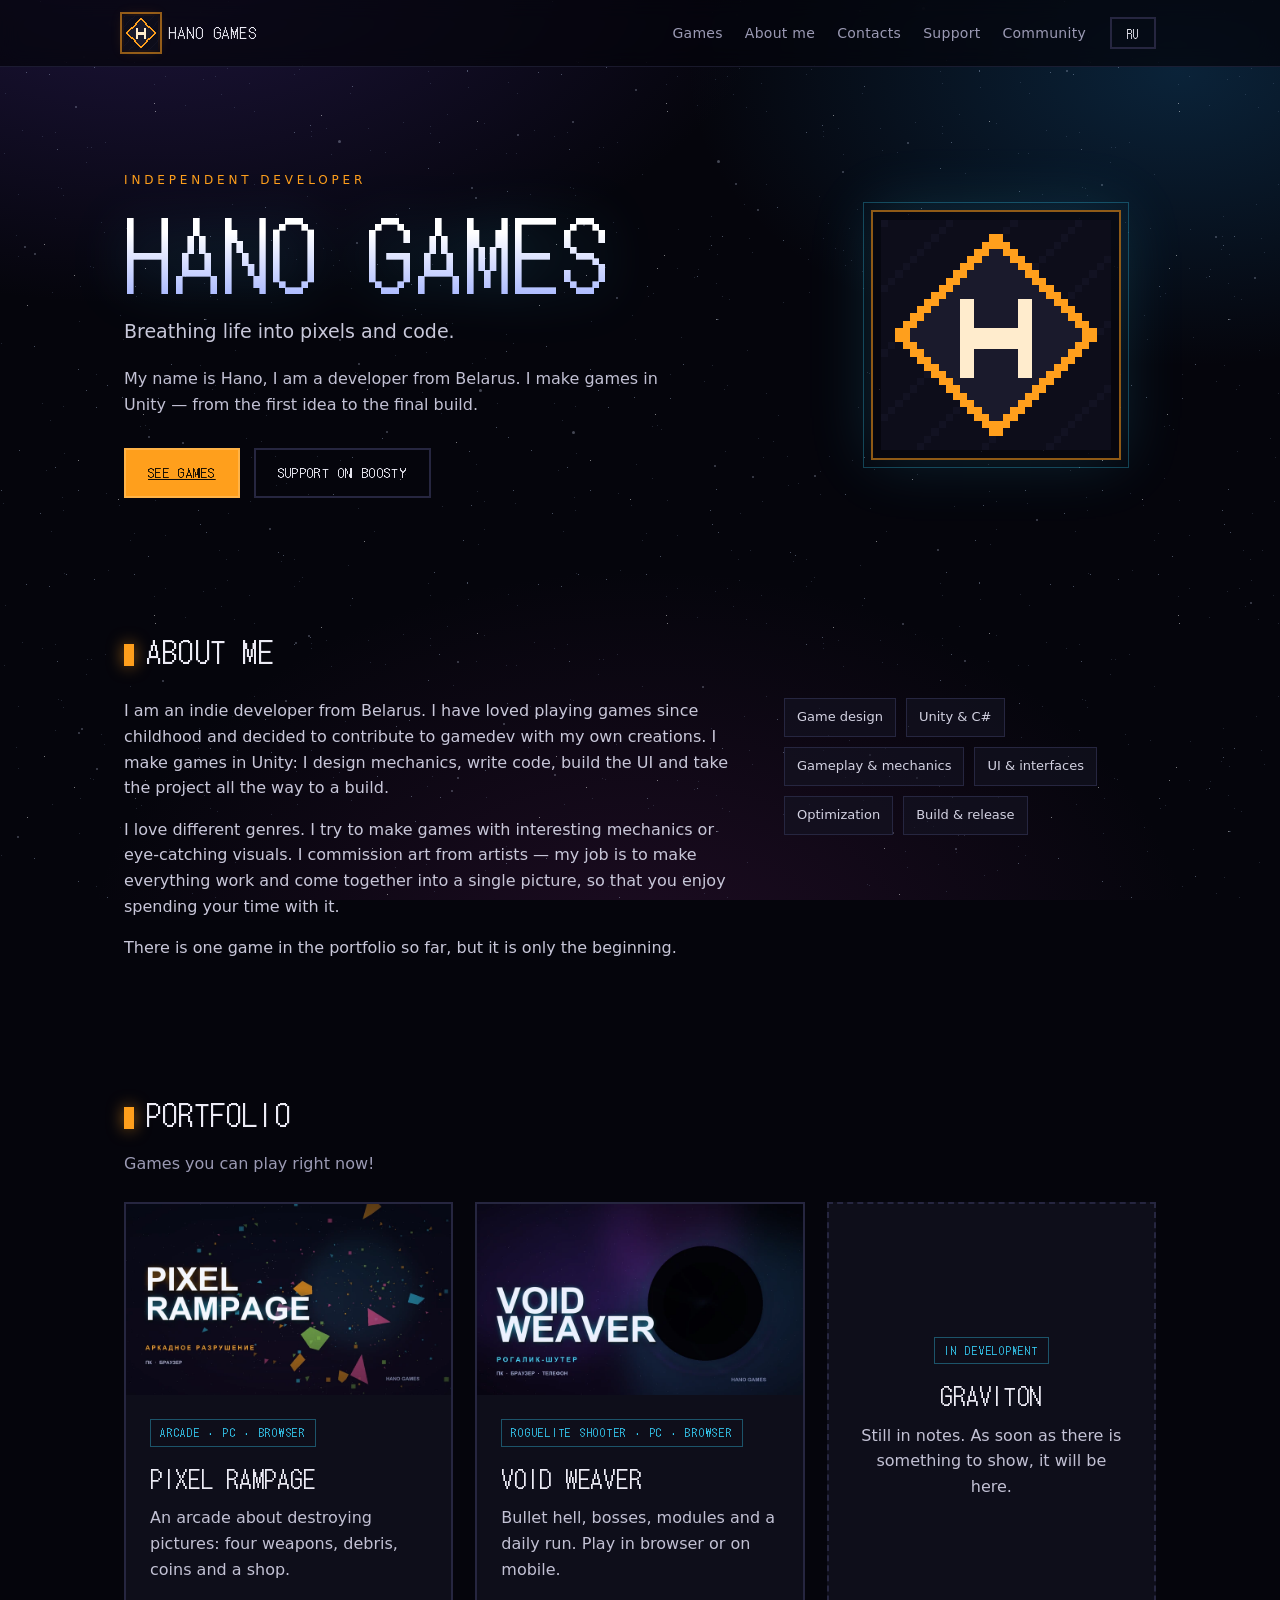
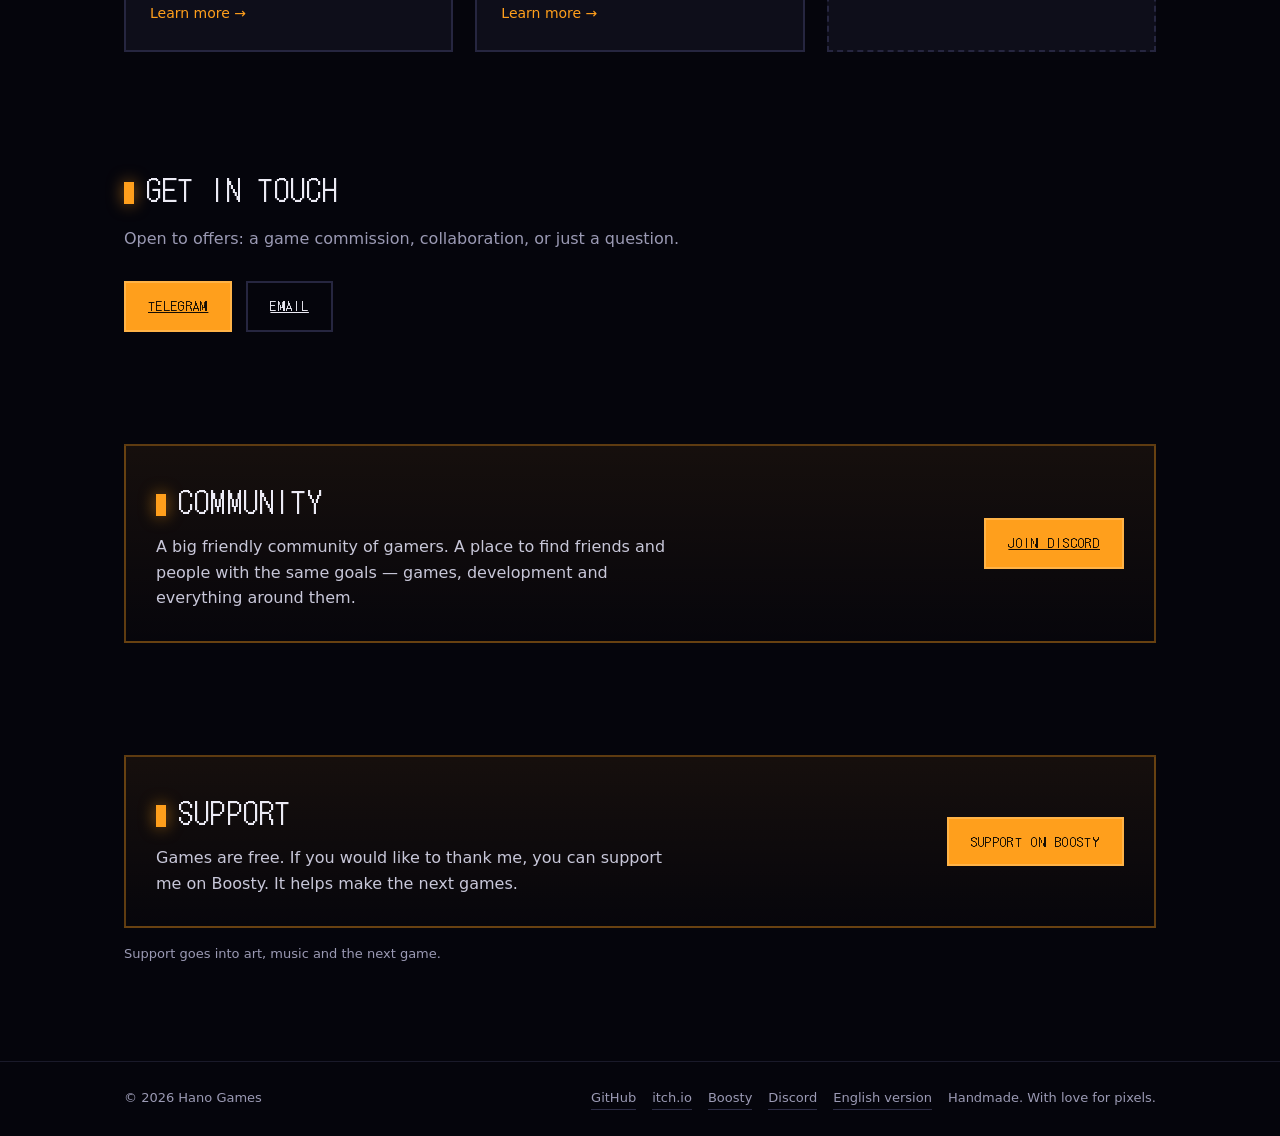
==== commit 7c294f03: "Localize Pixel Rampage cover and og image for RU" ====
--- a/index.html
+++ b/index.html
@@ -106,7 +106,7 @@
       <div class="portfolio">
         <a class="game-card" href="game.html">
           <div class="game-card-art">
-            <img src="img/cover-pixel-800x470.webp" alt="Pixel Rampage">
+            <img src="img/cover-pixel-ru-800x470.webp" alt="Pixel Rampage">
           </div>
           <div class="game-card-body">
             <span class="tag" data-i18n="game.tag">Аркада · ПК · Браузер</span>
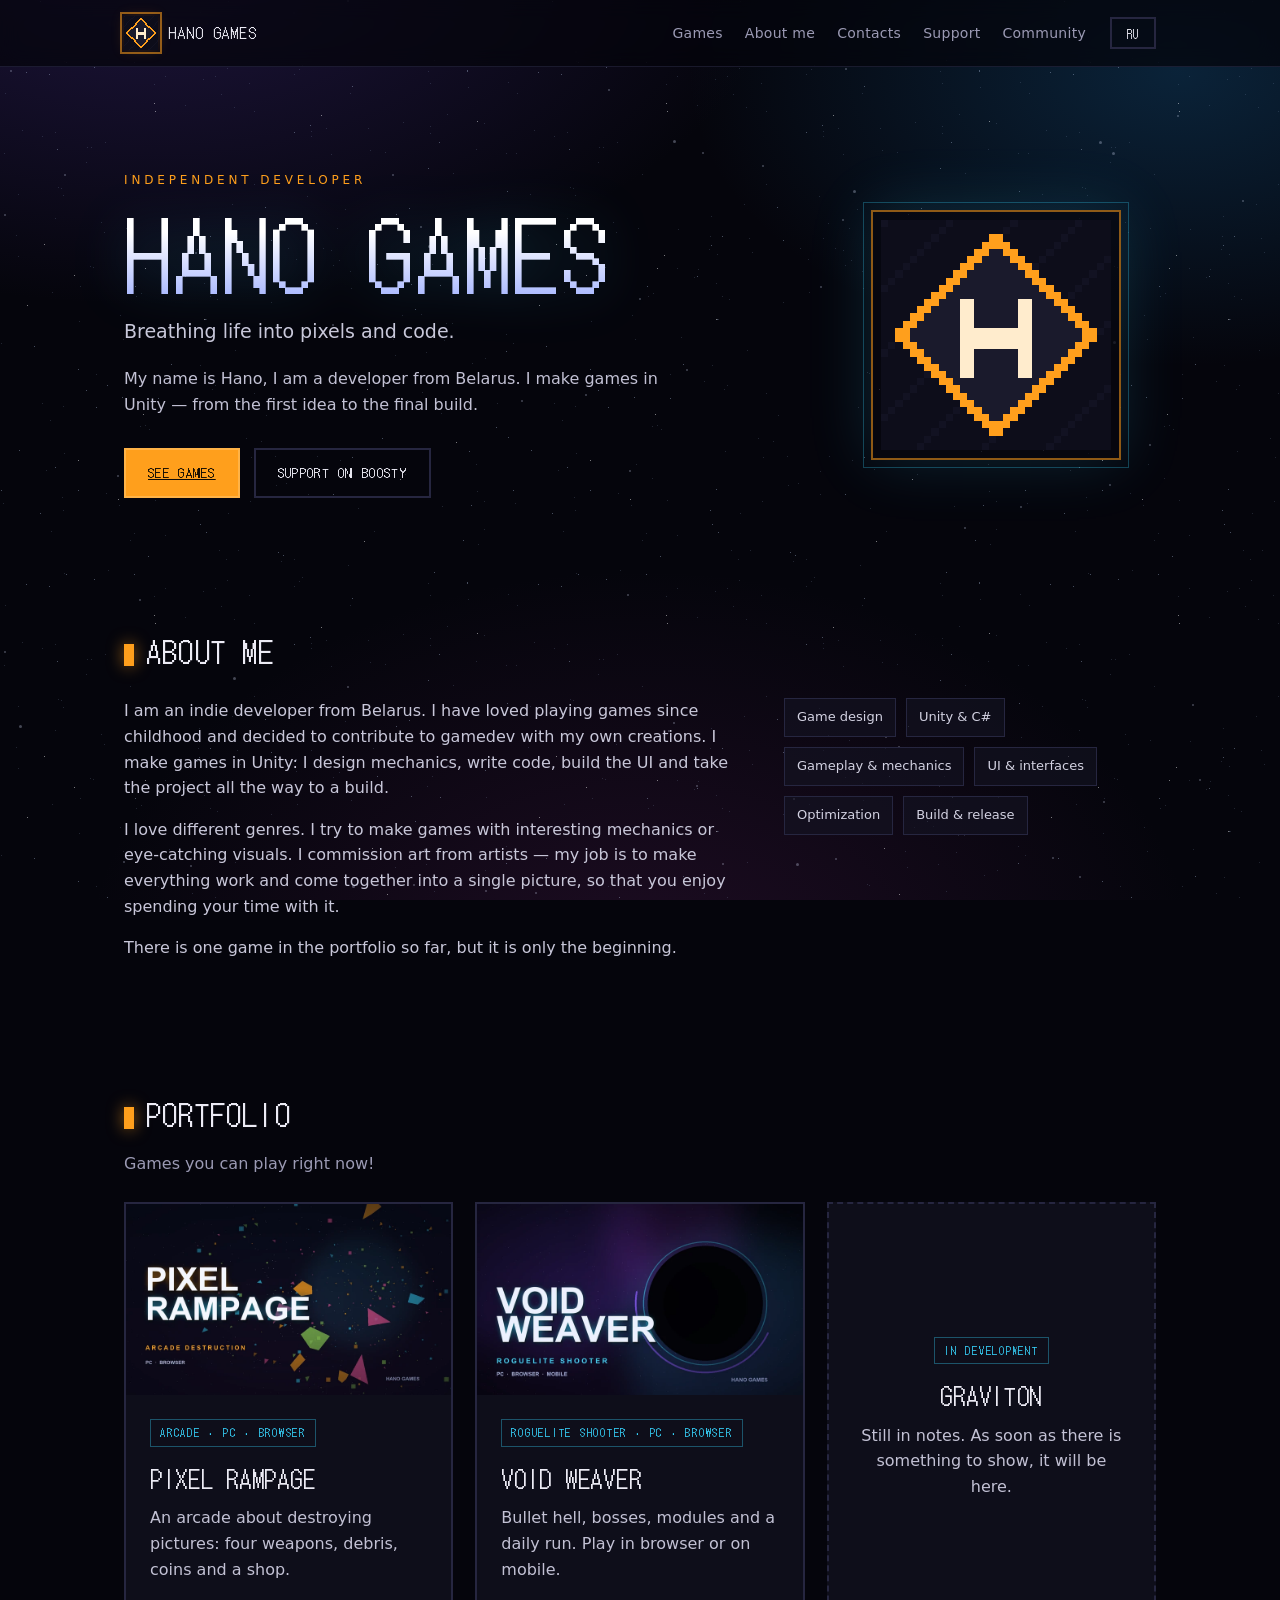
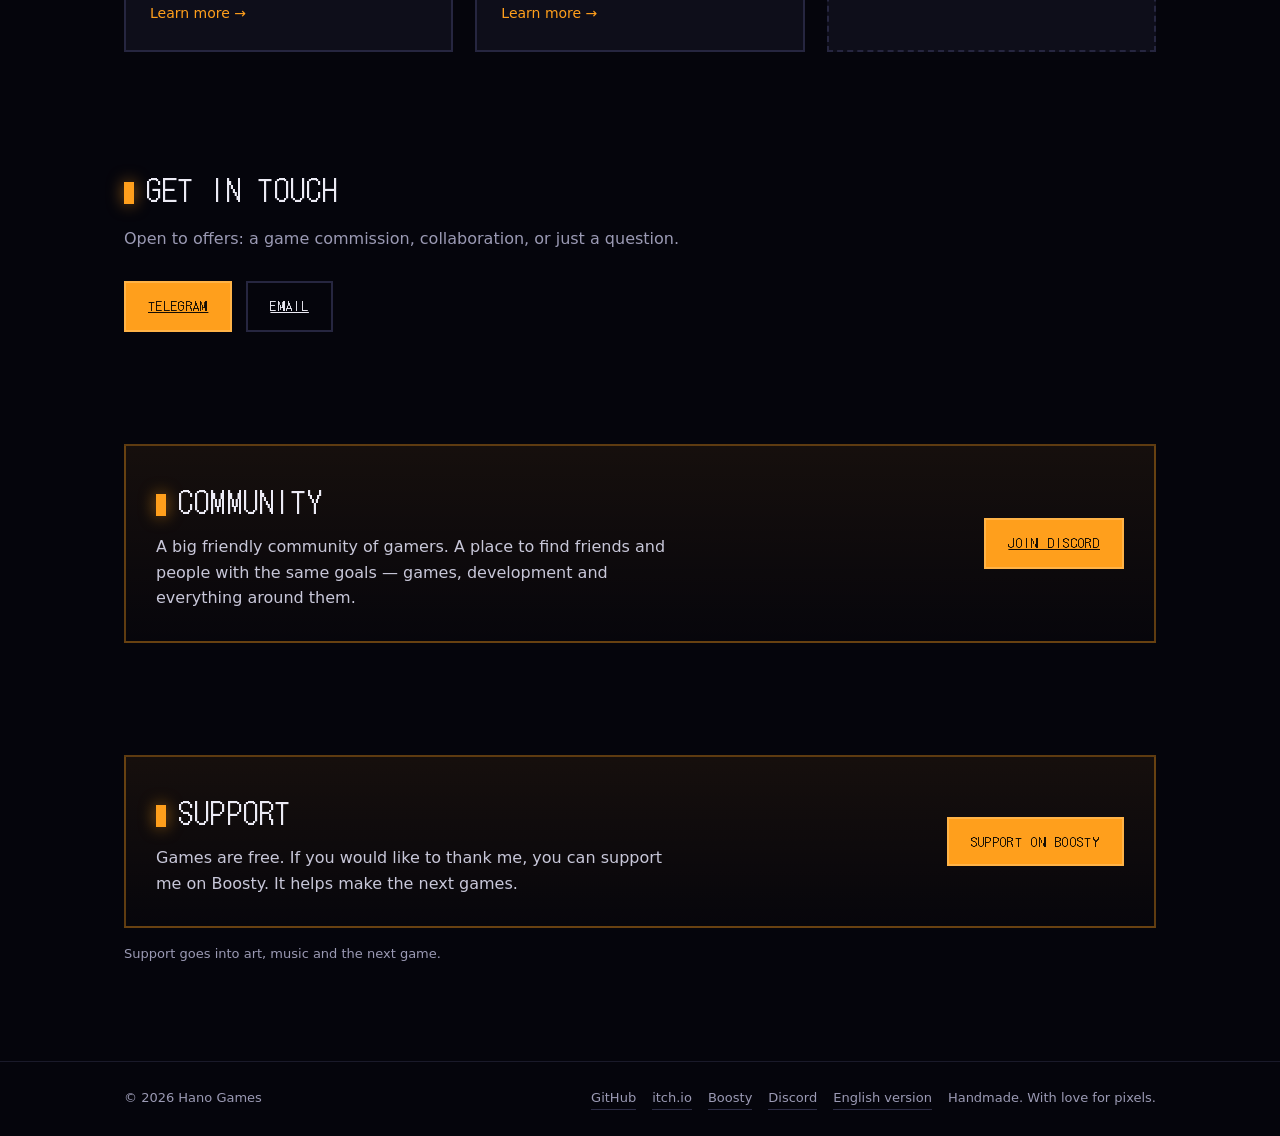
==== commit 20e61be7: "Unify cover style across languages, translate portfolio covers on switch" ====
--- a/index.html
+++ b/index.html
@@ -106,7 +106,8 @@
       <div class="portfolio">
         <a class="game-card" href="game.html">
           <div class="game-card-art">
-            <img src="img/cover-pixel-ru-800x470.webp" alt="Pixel Rampage">
+            <img src="img/cover-pixel-ru-800x470.webp" alt="Pixel Rampage"
+                 data-src-ru="img/cover-pixel-ru-800x470.webp" data-src-en="img/cover-pixel-800x470.webp">
           </div>
           <div class="game-card-body">
             <span class="tag" data-i18n="game.tag">Аркада · ПК · Браузер</span>
@@ -118,7 +119,8 @@
 
         <a class="game-card" href="void-weaver.html">
           <div class="game-card-art">
-            <img src="img/cover-vw-ru-800x470.webp" alt="Void Weaver" loading="lazy">
+            <img src="img/cover-vw-ru-800x470.webp" alt="Void Weaver" loading="lazy"
+                 data-src-ru="img/cover-vw-ru-800x470.webp" data-src-en="img/cover-800x470_vw.webp">
           </div>
           <div class="game-card-body">
             <span class="tag" data-i18n="vw.card.tag">Рогалик-шутер · ПК · Браузер</span>
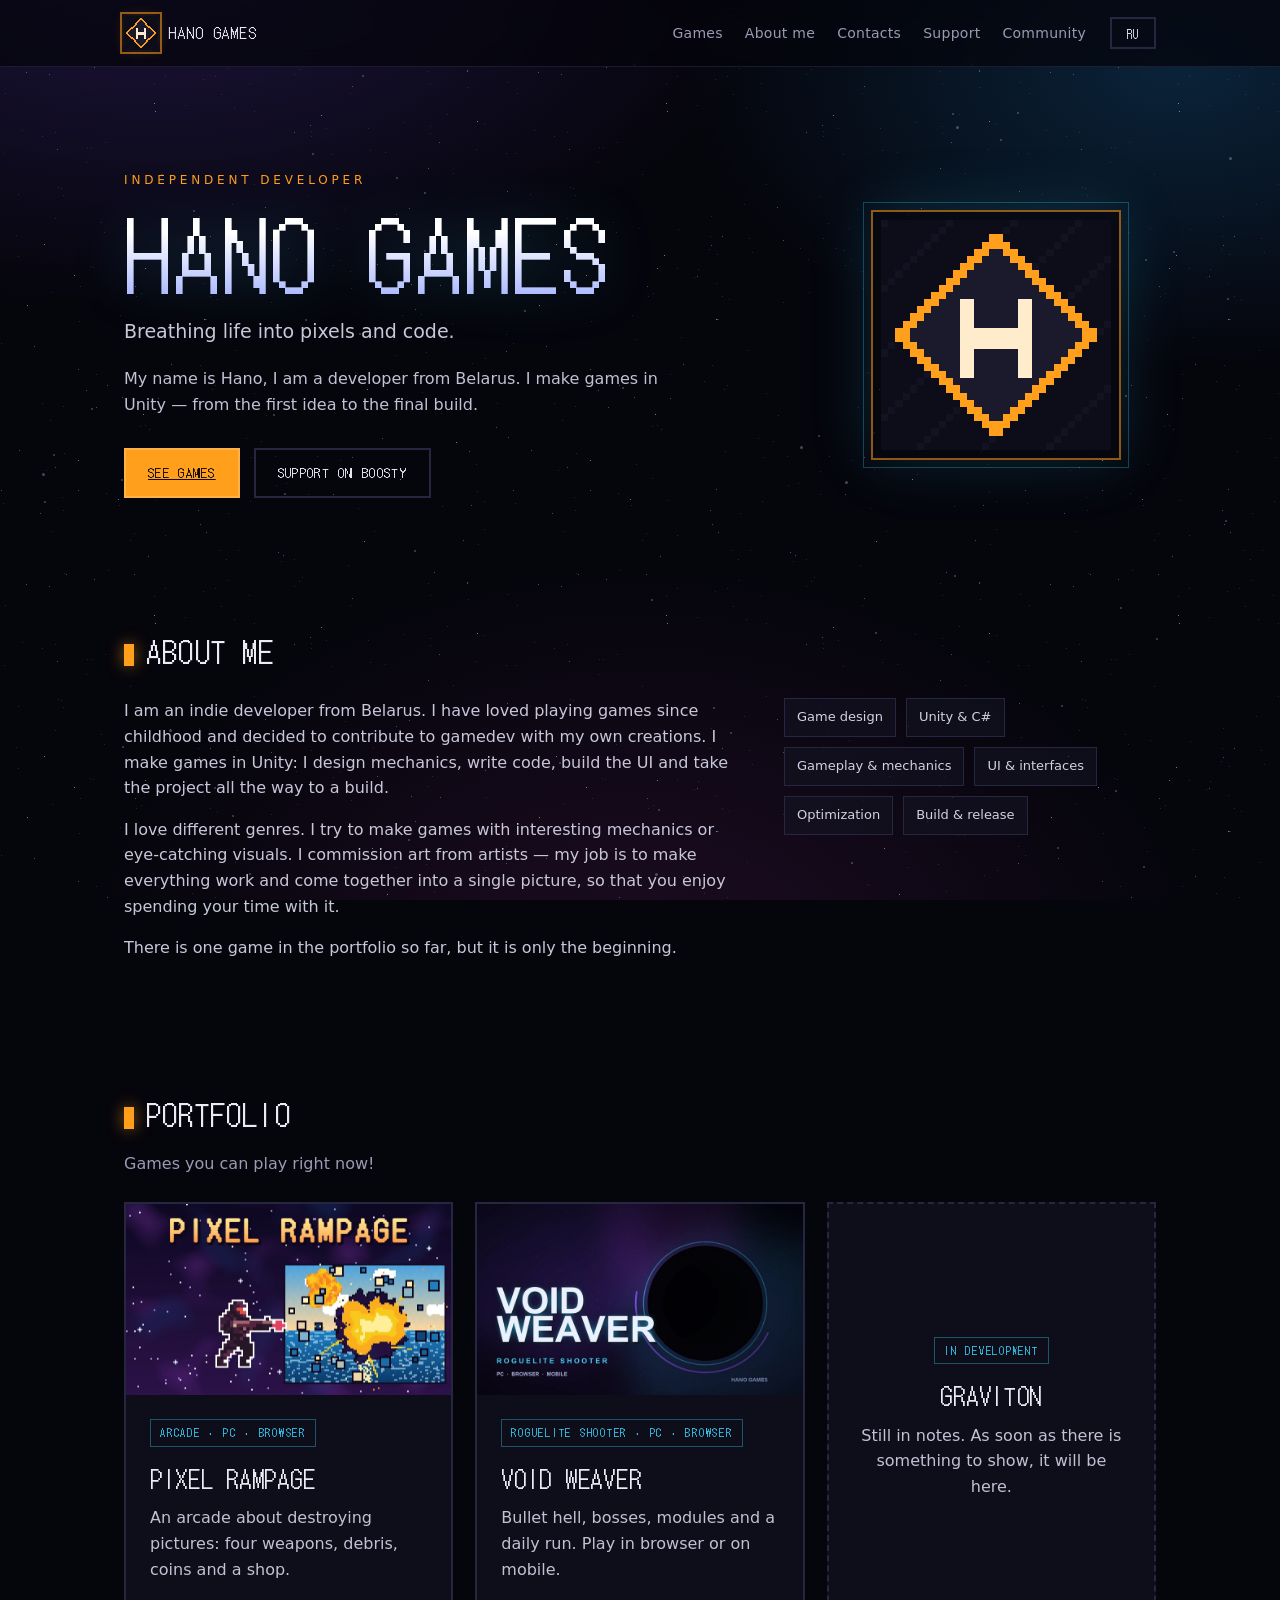
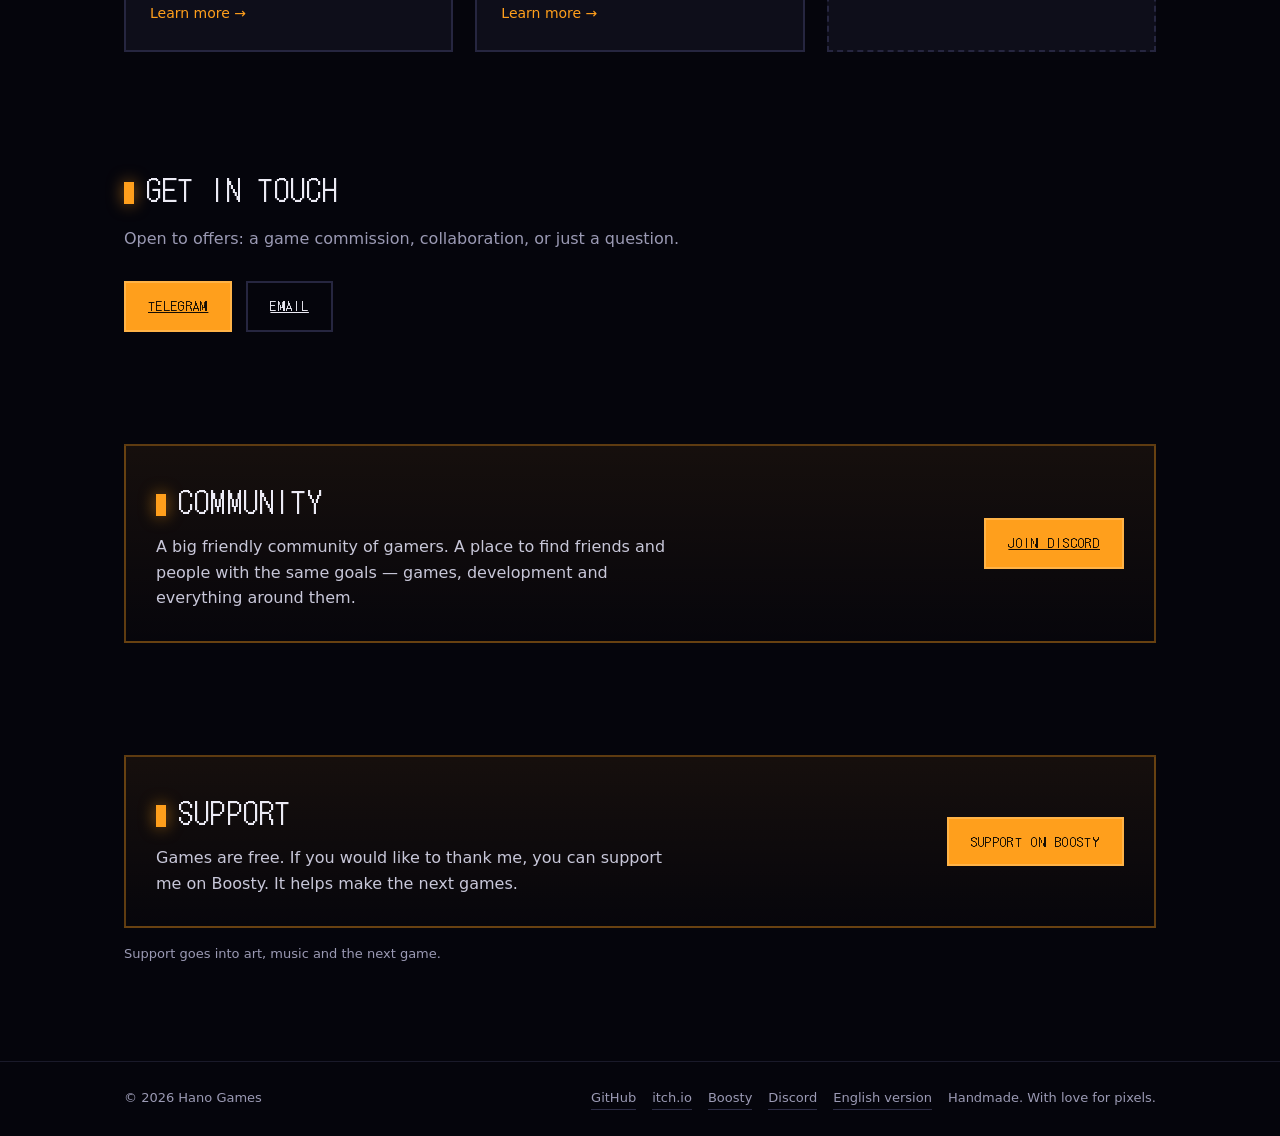
==== commit 14736753: "Restore original Pixel Rampage banner" ====
--- a/index.html
+++ b/index.html
@@ -106,8 +106,8 @@
       <div class="portfolio">
         <a class="game-card" href="game.html">
           <div class="game-card-art">
-            <img src="img/cover-pixel-ru-800x470.webp" alt="Pixel Rampage"
-                 data-src-ru="img/cover-pixel-ru-800x470.webp" data-src-en="img/cover-pixel-800x470.webp">
+            <img src="img/cover-800x470_ru.webp" alt="Pixel Rampage"
+                 data-src-ru="img/cover-800x470_ru.webp" data-src-en="img/cover-800x470_en.webp">
           </div>
           <div class="game-card-body">
             <span class="tag" data-i18n="game.tag">Аркада · ПК · Браузер</span>
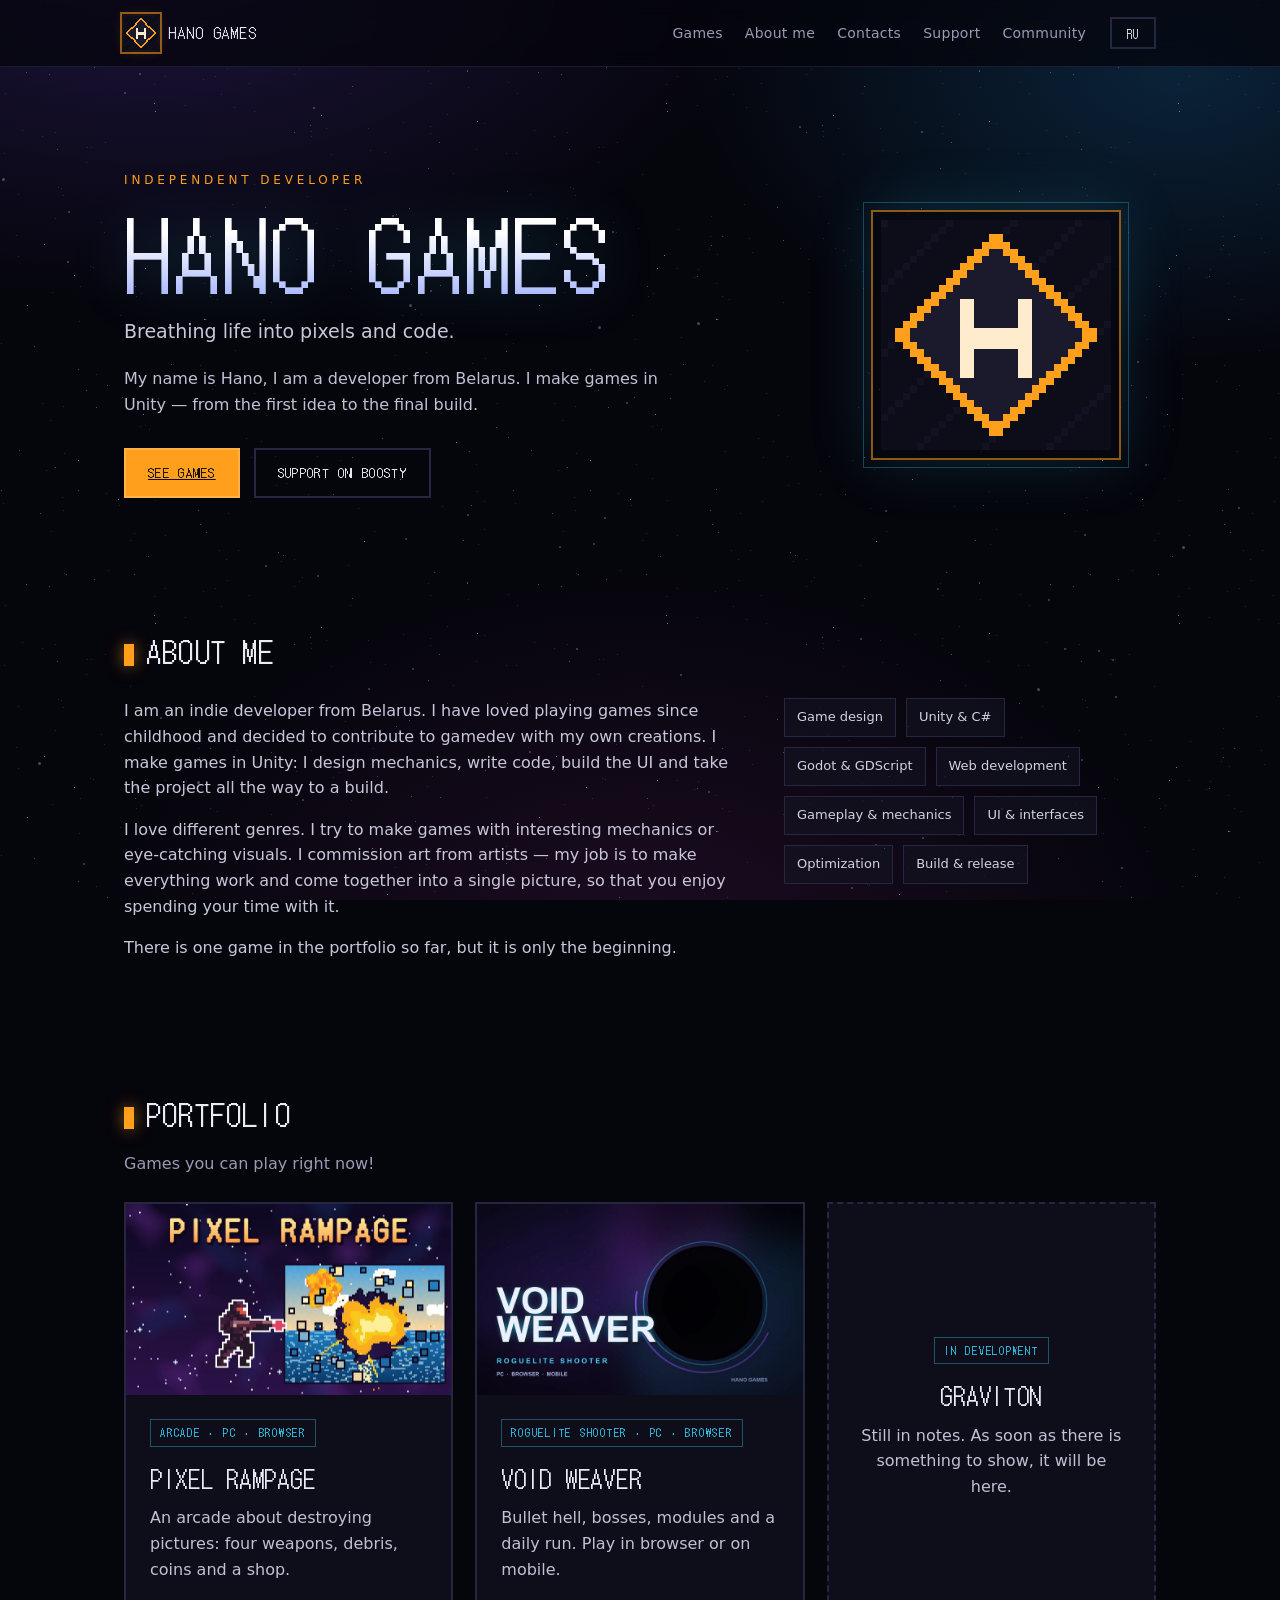
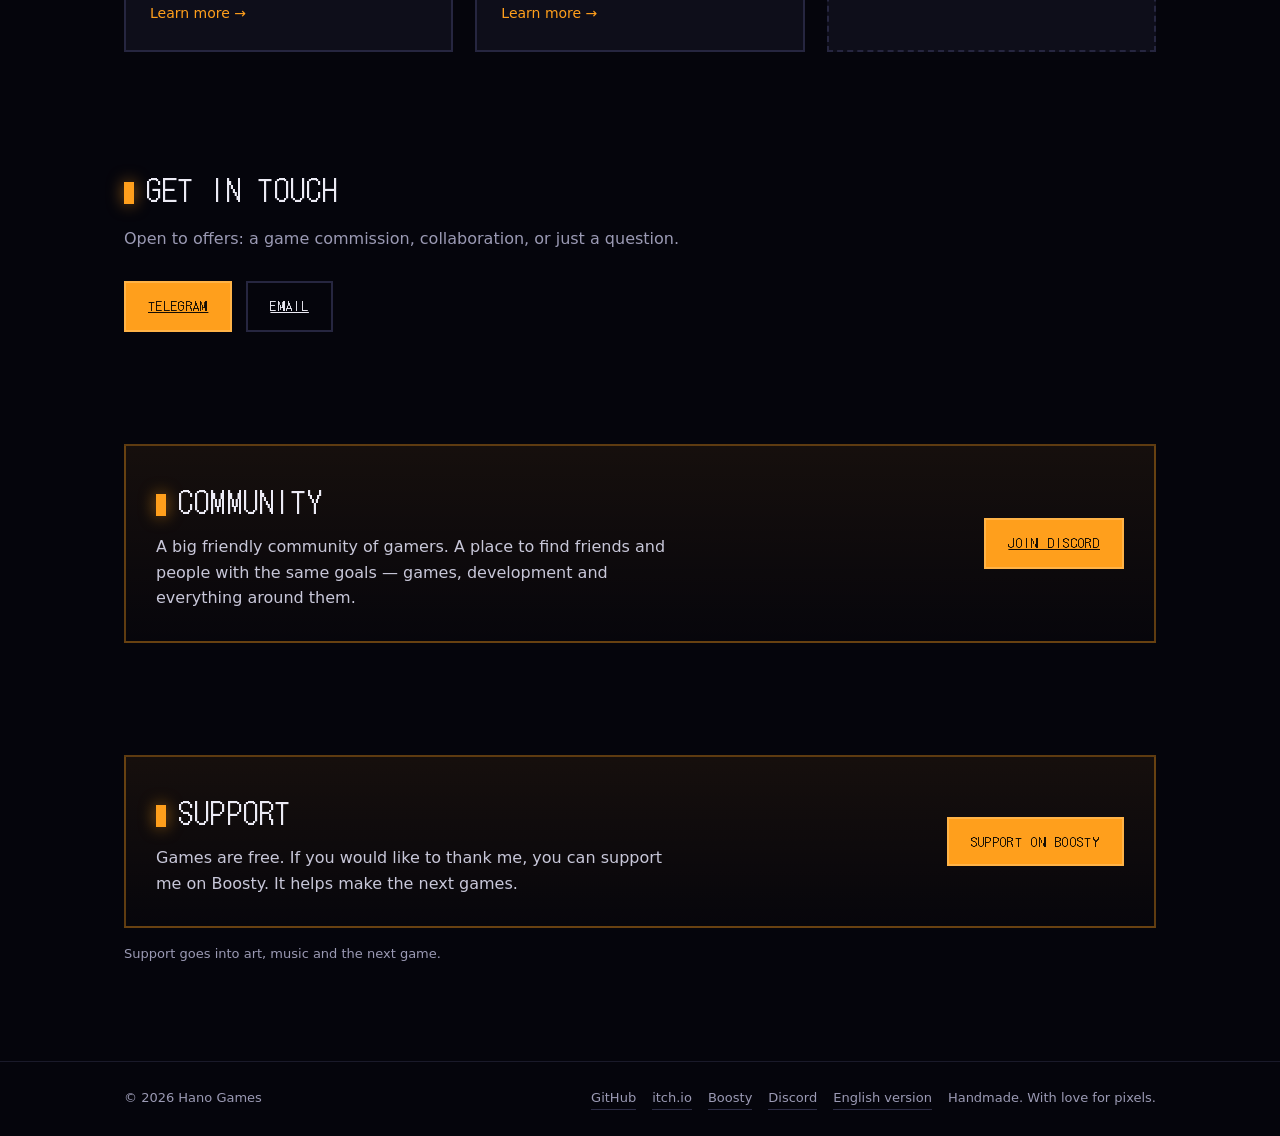
==== commit 19db8663: "Add Godot and web development skills to about" ====
--- a/index.html
+++ b/index.html
@@ -65,7 +65,7 @@
         <p class="kicker" data-i18n="hero.kicker">Независимый разработчик</p>
         <h1 data-i18n="hero.title">Hano Games</h1>
         <p class="tagline" data-i18n="hero.tagline">Вдыхаю жизнь в пиксели и код.</p>
-        <p class="bio" data-i18n="hero.bio">Меня зовут Hano, я разработчик из Беларуси. Разрабатываю игры на Unity — от первой идеи до финальной сборки.</p>
+        <p class="bio" data-i18n="hero.bio">Меня зовут Hano, я разработчик из Беларуси. Разрабатываю игры на Unity и Godot, а ещё делаю веб-версии — от первой идеи до финальной сборки.</p>
         <div class="actions">
           <a class="btn primary" href="#portfolio" data-i18n="btn.games">Смотреть игры</a>
           <button class="btn ghost" type="button" data-action="support" data-i18n="btn.support">Поддержать на Boosty</button>
@@ -82,13 +82,15 @@
       <h2 data-i18n="about.title">Обо мне</h2>
       <div class="about-grid">
         <div class="about">
-          <p data-i18n="about.text1">Я инди-разработчик из Беларуси. С детства любил играть в игры и решил пополнить геймдев своими творениями. Создаю игры на движке Unity: придумываю механики, пишу код, собираю интерфейс и довожу проект до сборки.</p>
+          <p data-i18n="about.text1">Я инди-разработчик из Беларуси. С детства любил играть в игры и решил пополнить геймдев своими творениями. Создаю игры на Unity и Godot, делаю браузерные версии: придумываю механики, пишу код, собираю интерфейс и довожу проект до сборки.</p>
           <p data-i18n="about.text2">Люблю разные жанры игр. Стараюсь делать игры с интересной механикой или цепляющим визуалом. Арт для проектов заказываю у художников — сам отвечаю за то, чтобы всё работало и складывалось в единую картину, чтобы вам было интересно скоротать время.</p>
-          <p data-i18n="about.text3">Пока в портфолио одна игра, но это только начало.</p>
+          <p data-i18n="about.text3">В портфолио уже две игры — и это только начало.</p>
         </div>
         <ul class="skills">
           <li data-i18n="skills.gamedesign">Game design</li>
           <li data-i18n="skills.unity">Unity и C#</li>
+          <li data-i18n="skills.godot">Godot и GDScript</li>
+          <li data-i18n="skills.web">Веб-разработка</li>
           <li data-i18n="skills.gameplay">Геймплей и механики</li>
           <li data-i18n="skills.ui">UI и интерфейсы</li>
           <li data-i18n="skills.optimization">Оптимизация</li>
